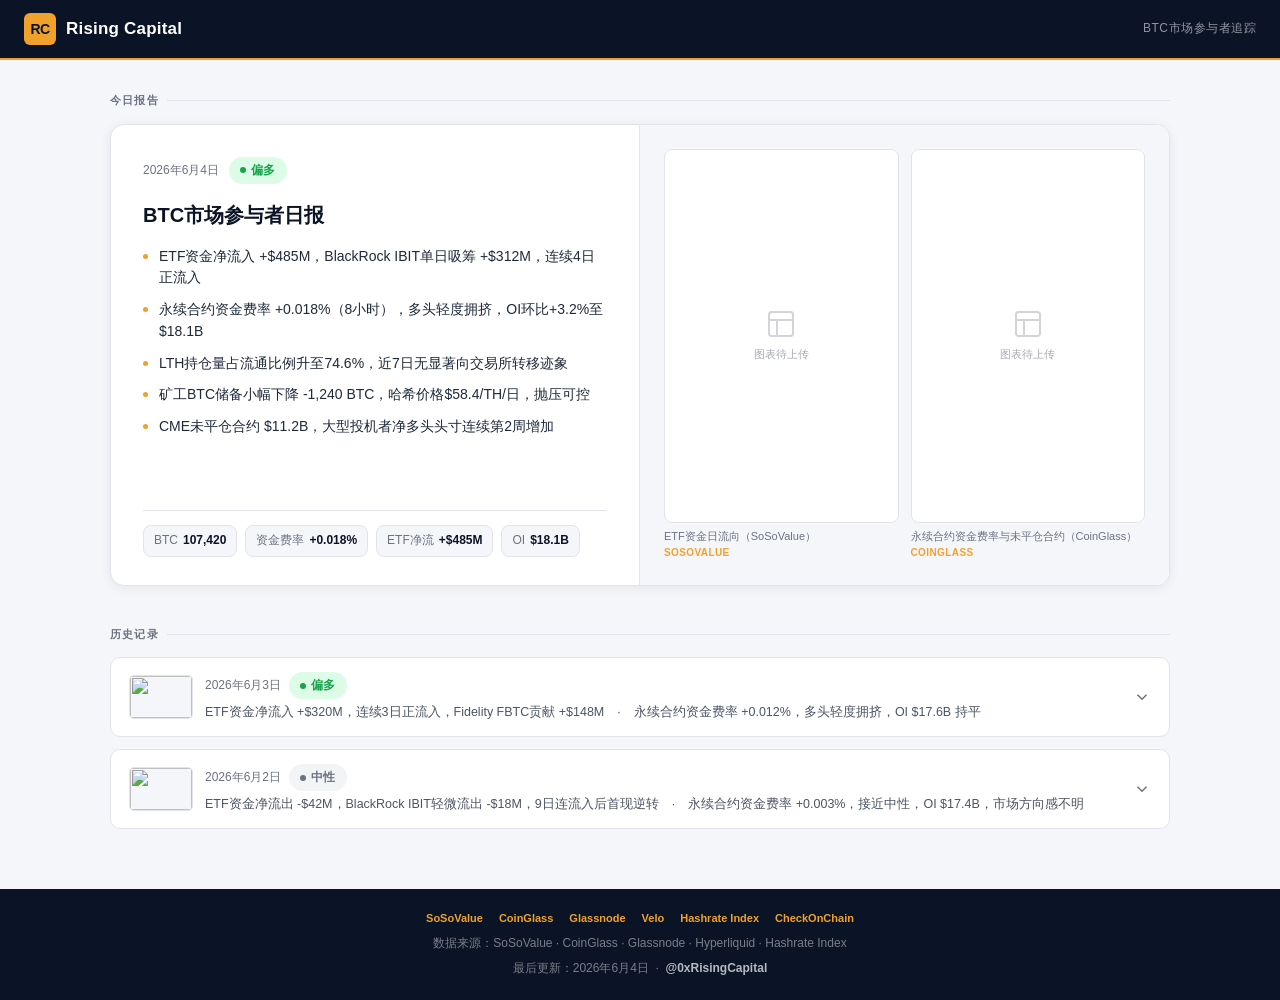
==== index.html @ cbf52ca5 "initial site" ====
<!DOCTYPE html>
<html lang="zh-CN">
<head>
  <meta charset="UTF-8"/>
  <meta name="viewport" content="width=device-width, initial-scale=1.0"/>
  <meta name="description" content="Rising Capital — BTC市场参与者追踪日报"/>
  <meta name="robots" content="index, follow"/>
  <title>Rising Capital · BTC市场参与者日报</title>

  <!-- Open Graph -->
  <meta property="og:title" content="Rising Capital · BTC市场参与者日报"/>
  <meta property="og:description" content="每日追踪ETF买家、矿工、长期持有者、衍生品交易者和CTA基金的行为与仓位"/>
  <meta property="og:type" content="website"/>

  <link rel="stylesheet" href="style.css"/>
</head>
<body>

  <!-- ══ Header ══════════════════════════════════════ -->
  <header class="site-header">
    <a class="header-logo" href="index.html">
      <div class="logo-mark">RC</div>
      <span class="logo-text">Rising Capital</span>
    </a>
    <span class="header-tagline">BTC市场参与者追踪</span>
  </header>

  <!-- ══ Main ════════════════════════════════════════ -->
  <main class="main-container">

    <!-- Latest Post (Hero) -->
    <div class="section-label">今日报告</div>
    <div id="hero-section">
      <div class="loading-spinner"><div class="spinner"></div></div>
    </div>

    <!-- Archive -->
    <div class="section-label" style="margin-top: 40px;">历史记录</div>
    <div class="archive-grid" id="archive-section">
      <!-- archive cards injected by main.js -->
    </div>

  </main>

  <!-- ══ Footer ══════════════════════════════════════ -->
  <footer class="site-footer">
    <div class="footer-sources">
      <a href="https://sosovalue.xyz"     target="_blank" rel="noopener">SoSoValue</a>
      <a href="https://coinglass.com"     target="_blank" rel="noopener">CoinGlass</a>
      <a href="https://glassnode.com"     target="_blank" rel="noopener">Glassnode</a>
      <a href="https://velo.xyz"          target="_blank" rel="noopener">Velo</a>
      <a href="https://hashrateindex.com" target="_blank" rel="noopener">Hashrate Index</a>
      <a href="https://checkonchain.com"  target="_blank" rel="noopener">CheckOnChain</a>
    </div>
    <div>数据来源：SoSoValue · CoinGlass · Glassnode · Hyperliquid · Hashrate Index</div>
    <div style="margin-top:4px;">
      最后更新：<span id="footer-last-updated">—</span>
      &nbsp;·&nbsp;
      <strong>@0xRisingCapital</strong>
    </div>
  </footer>

  <script src="main.js"></script>
</body>
</html>
---- style.css ----
/* =====================================================
   Rising Capital Dashboard — style.css
   HTX brand palette: #F0A12C orange, #0B1426 navy, #FFFFFF white
   ===================================================== */

*, *::before, *::after {
  box-sizing: border-box;
  margin: 0;
  padding: 0;
}

:root {
  --orange:      #F0A12C;
  --orange-dark: #D8891A;
  --navy:        #0B1426;
  --navy-mid:    #162035;
  --white:       #FFFFFF;
  --grey-bg:     #F5F6FA;
  --grey-border: #E2E4EC;
  --grey-text:   #6B7280;
  --green:       #16A34A;
  --red:         #DC2626;
  --neutral:     #6B7280;
  --font:        -apple-system, BlinkMacSystemFont, "Segoe UI", "PingFang SC",
                 "Microsoft YaHei", "Helvetica Neue", Arial, sans-serif;
}

html {
  font-size: 15px;
  scroll-behavior: smooth;
}

body {
  font-family: var(--font);
  background: var(--grey-bg);
  color: var(--navy);
  min-height: 100vh;
  line-height: 1.6;
}

/* ── Header ─────────────────────────────────────────── */

.site-header {
  background: var(--navy);
  padding: 0 24px;
  height: 60px;
  display: flex;
  align-items: center;
  justify-content: space-between;
  position: sticky;
  top: 0;
  z-index: 100;
  border-bottom: 2px solid var(--orange);
}

.header-logo {
  display: flex;
  align-items: center;
  gap: 10px;
  text-decoration: none;
}

.logo-mark {
  width: 32px;
  height: 32px;
  background: var(--orange);
  border-radius: 6px;
  display: flex;
  align-items: center;
  justify-content: center;
  font-weight: 800;
  font-size: 14px;
  color: var(--navy);
  letter-spacing: -0.5px;
}

.logo-text {
  font-size: 17px;
  font-weight: 700;
  color: var(--white);
  letter-spacing: 0.2px;
}

.header-tagline {
  font-size: 12px;
  color: rgba(255,255,255,0.55);
  letter-spacing: 0.5px;
}

/* ── Layout ─────────────────────────────────────────── */

.main-container {
  max-width: 1100px;
  margin: 0 auto;
  padding: 32px 20px 60px;
}

/* ── Section labels ─────────────────────────────────── */

.section-label {
  font-size: 11px;
  font-weight: 700;
  letter-spacing: 1.2px;
  text-transform: uppercase;
  color: var(--grey-text);
  margin-bottom: 14px;
  display: flex;
  align-items: center;
  gap: 8px;
}

.section-label::after {
  content: "";
  flex: 1;
  height: 1px;
  background: var(--grey-border);
}

/* ── Verdict Badge ──────────────────────────────────── */

.verdict-badge {
  display: inline-flex;
  align-items: center;
  gap: 5px;
  padding: 4px 11px;
  border-radius: 20px;
  font-size: 12px;
  font-weight: 700;
  letter-spacing: 0.3px;
}

.verdict-badge::before {
  content: "";
  width: 6px;
  height: 6px;
  border-radius: 50%;
  background: currentColor;
}

.verdict-green  { background: #DCFCE7; color: var(--green); }
.verdict-red    { background: #FEE2E2; color: var(--red); }
.verdict-neutral{ background: #F3F4F6; color: var(--neutral); }

/* ── Hero Card ──────────────────────────────────────── */

.hero-card {
  background: var(--white);
  border-radius: 14px;
  border: 1px solid var(--grey-border);
  overflow: hidden;
  margin-bottom: 36px;
  box-shadow: 0 2px 12px rgba(11,20,38,0.07);
}

.hero-card-inner {
  display: grid;
  grid-template-columns: 1fr 1fr;
  min-height: 460px;
}

.hero-left {
  padding: 32px 32px 28px;
  border-right: 1px solid var(--grey-border);
  display: flex;
  flex-direction: column;
  gap: 18px;
}

.hero-meta {
  display: flex;
  align-items: center;
  gap: 10px;
  flex-wrap: wrap;
}

.hero-date {
  font-size: 12px;
  color: var(--grey-text);
  font-weight: 500;
}

.hero-title {
  font-size: 20px;
  font-weight: 700;
  color: var(--navy);
  line-height: 1.3;
}

.hero-bullets {
  list-style: none;
  display: flex;
  flex-direction: column;
  gap: 10px;
  flex: 1;
}

.hero-bullets li {
  font-size: 14px;
  color: #1e2a3a;
  line-height: 1.55;
  padding-left: 16px;
  position: relative;
}

.hero-bullets li::before {
  content: "";
  position: absolute;
  left: 0;
  top: 8px;
  width: 5px;
  height: 5px;
  border-radius: 50%;
  background: var(--orange);
}

/* ── Indicators Strip ────────────────────────────────── */

.indicators-strip {
  display: flex;
  flex-wrap: wrap;
  gap: 8px;
  padding-top: 14px;
  border-top: 1px solid var(--grey-border);
}

.indicator-pill {
  display: flex;
  align-items: center;
  gap: 5px;
  background: var(--grey-bg);
  border: 1px solid var(--grey-border);
  border-radius: 8px;
  padding: 5px 10px;
  font-size: 12px;
}

.indicator-pill .pill-label {
  color: var(--grey-text);
  font-weight: 500;
  white-space: nowrap;
}

.indicator-pill .pill-value {
  color: var(--navy);
  font-weight: 700;
  font-variant-numeric: tabular-nums;
}

/* ── Hero Right — Charts ─────────────────────────────── */

.hero-right {
  padding: 24px;
  background: var(--grey-bg);
  display: flex;
  flex-direction: column;
  gap: 12px;
}

.charts-grid {
  display: grid;
  gap: 12px;
  height: 100%;
}

.charts-grid.charts-1 {
  grid-template-columns: 1fr;
}

.charts-grid.charts-2,
.charts-grid.charts-many {
  grid-template-columns: 1fr 1fr;
}

.chart-item {
  display: flex;
  flex-direction: column;
  gap: 6px;
}

.chart-img-wrap {
  flex: 1;
  background: var(--white);
  border: 1px solid var(--grey-border);
  border-radius: 8px;
  overflow: hidden;
  min-height: 160px;
  display: flex;
  align-items: center;
  justify-content: center;
}

.chart-img-wrap img {
  width: 100%;
  height: 100%;
  object-fit: cover;
  display: block;
}

.chart-placeholder {
  display: flex;
  flex-direction: column;
  align-items: center;
  justify-content: center;
  gap: 6px;
  width: 100%;
  height: 100%;
  min-height: 160px;
  color: var(--grey-text);
}

.chart-placeholder svg {
  opacity: 0.3;
}

.chart-placeholder span {
  font-size: 11px;
  opacity: 0.6;
}

.chart-caption {
  font-size: 11px;
  color: var(--grey-text);
  line-height: 1.4;
}

.chart-source {
  font-size: 10px;
  color: var(--orange);
  font-weight: 600;
  text-transform: uppercase;
  letter-spacing: 0.4px;
}

/* ── Archive Section ─────────────────────────────────── */

.archive-grid {
  display: flex;
  flex-direction: column;
  gap: 12px;
}

/* ── Archive Card ────────────────────────────────────── */

.archive-card {
  background: var(--white);
  border-radius: 10px;
  border: 1px solid var(--grey-border);
  overflow: hidden;
  cursor: pointer;
  transition: box-shadow 0.18s, border-color 0.18s;
}

.archive-card:hover {
  box-shadow: 0 4px 16px rgba(11,20,38,0.10);
  border-color: var(--orange);
}

.archive-card-header {
  display: flex;
  align-items: center;
  gap: 12px;
  padding: 14px 18px;
}

.archive-thumb {
  width: 64px;
  height: 44px;
  border-radius: 5px;
  background: var(--grey-bg);
  border: 1px solid var(--grey-border);
  overflow: hidden;
  flex-shrink: 0;
  display: flex;
  align-items: center;
  justify-content: center;
}

.archive-thumb img {
  width: 100%;
  height: 100%;
  object-fit: cover;
}

.archive-thumb img[style*="display:none"] + .archive-thumb-placeholder,
.archive-thumb:not(:has(img)) {
  width: 100%;
  height: 100%;
}

.archive-thumb-placeholder {
  width: 100%;
  height: 100%;
  display: flex;
  align-items: center;
  justify-content: center;
  color: var(--grey-text);
  opacity: 0.3;
}

.archive-meta {
  flex: 1;
  min-width: 0;
}

.archive-top {
  display: flex;
  align-items: center;
  gap: 8px;
  margin-bottom: 4px;
  flex-wrap: wrap;
}

.archive-date {
  font-size: 12px;
  color: var(--grey-text);
  font-weight: 500;
}

.archive-bullets-preview {
  font-size: 12.5px;
  color: #4b5563;
  line-height: 1.5;
  white-space: nowrap;
  overflow: hidden;
  text-overflow: ellipsis;
}

.archive-expand-icon {
  color: var(--grey-text);
  transition: transform 0.2s;
  flex-shrink: 0;
}

.archive-card.expanded .archive-expand-icon {
  transform: rotate(180deg);
}

.archive-card-body {
  display: none;
  border-top: 1px solid var(--grey-border);
}

.archive-card.expanded .archive-card-body {
  display: grid;
  grid-template-columns: 1fr 1fr;
}

.archive-body-left {
  padding: 18px 20px;
  border-right: 1px solid var(--grey-border);
}

.archive-body-left ul {
  list-style: none;
  display: flex;
  flex-direction: column;
  gap: 8px;
}

.archive-body-left ul li {
  font-size: 13px;
  color: #1e2a3a;
  line-height: 1.5;
  padding-left: 14px;
  position: relative;
}

.archive-body-left ul li::before {
  content: "";
  position: absolute;
  left: 0;
  top: 7px;
  width: 4px;
  height: 4px;
  border-radius: 50%;
  background: var(--orange);
}

.archive-body-right {
  padding: 16px;
  background: var(--grey-bg);
}

.archive-charts-grid {
  display: grid;
  grid-template-columns: 1fr 1fr;
  gap: 10px;
}

.archive-charts-grid.charts-1 {
  grid-template-columns: 1fr;
}

.archive-chart-item {
  display: flex;
  flex-direction: column;
  gap: 4px;
}

.archive-chart-img {
  width: 100%;
  border-radius: 6px;
  border: 1px solid var(--grey-border);
  background: var(--white);
  min-height: 100px;
  display: flex;
  align-items: center;
  justify-content: center;
  overflow: hidden;
}

.archive-chart-img img {
  width: 100%;
  height: auto;
  display: block;
}

.archive-indicators {
  display: flex;
  flex-wrap: wrap;
  gap: 6px;
  margin-top: 14px;
  padding-top: 12px;
  border-top: 1px solid var(--grey-border);
}

/* ── Empty / Loading States ──────────────────────────── */

.empty-state {
  text-align: center;
  padding: 60px 20px;
  color: var(--grey-text);
}

.empty-state h3 {
  font-size: 16px;
  margin-bottom: 6px;
}

.loading-spinner {
  display: flex;
  align-items: center;
  justify-content: center;
  padding: 60px;
}

.spinner {
  width: 32px;
  height: 32px;
  border: 3px solid var(--grey-border);
  border-top-color: var(--orange);
  border-radius: 50%;
  animation: spin 0.7s linear infinite;
}

@keyframes spin {
  to { transform: rotate(360deg); }
}

/* ── Footer ─────────────────────────────────────────── */

.site-footer {
  background: var(--navy);
  color: rgba(255,255,255,0.45);
  text-align: center;
  padding: 20px 24px;
  font-size: 12px;
  line-height: 1.8;
}

.site-footer strong {
  color: rgba(255,255,255,0.7);
}

.footer-sources {
  display: flex;
  justify-content: center;
  gap: 16px;
  flex-wrap: wrap;
  margin-bottom: 4px;
}

.footer-sources a {
  color: var(--orange);
  text-decoration: none;
  font-weight: 600;
  font-size: 11px;
}

/* ── Admin Page ──────────────────────────────────────── */

.admin-wrapper {
  max-width: 820px;
  margin: 0 auto;
  padding: 32px 20px 80px;
}

.admin-notice {
  background: #FEF3C7;
  border: 1px solid #F59E0B;
  border-radius: 8px;
  padding: 12px 16px;
  font-size: 13px;
  color: #92400E;
  margin-bottom: 28px;
  display: flex;
  align-items: flex-start;
  gap: 8px;
}

.admin-notice svg {
  flex-shrink: 0;
  margin-top: 1px;
}

.admin-card {
  background: var(--white);
  border-radius: 12px;
  border: 1px solid var(--grey-border);
  padding: 28px 28px;
  margin-bottom: 20px;
}

.admin-card h2 {
  font-size: 15px;
  font-weight: 700;
  color: var(--navy);
  margin-bottom: 20px;
  padding-bottom: 10px;
  border-bottom: 1px solid var(--grey-border);
  display: flex;
  align-items: center;
  gap: 8px;
}

.admin-card h2 span {
  display: inline-flex;
  align-items: center;
  justify-content: center;
  width: 22px;
  height: 22px;
  background: var(--orange);
  color: var(--navy);
  border-radius: 50%;
  font-size: 11px;
  font-weight: 800;
}

.form-row {
  display: grid;
  grid-template-columns: 1fr 1fr;
  gap: 16px;
  margin-bottom: 16px;
}

.form-row.full {
  grid-template-columns: 1fr;
}

.form-group {
  display: flex;
  flex-direction: column;
  gap: 5px;
}

.form-group label {
  font-size: 12px;
  font-weight: 600;
  color: var(--navy);
  letter-spacing: 0.2px;
}

.form-group input,
.form-group select,
.form-group textarea {
  border: 1px solid var(--grey-border);
  border-radius: 7px;
  padding: 8px 11px;
  font-size: 13.5px;
  font-family: var(--font);
  color: var(--navy);
  background: var(--white);
  transition: border-color 0.15s;
  outline: none;
}

.form-group input:focus,
.form-group select:focus,
.form-group textarea:focus {
  border-color: var(--orange);
  box-shadow: 0 0 0 3px rgba(240,161,44,0.15);
}

.form-group textarea {
  resize: vertical;
  min-height: 90px;
  line-height: 1.55;
}

/* ── Dynamic list rows ───────────────────────────────── */

.dynamic-list {
  display: flex;
  flex-direction: column;
  gap: 8px;
}

.dynamic-row {
  display: flex;
  align-items: flex-start;
  gap: 8px;
}

.dynamic-row input,
.dynamic-row select {
  flex: 1;
  border: 1px solid var(--grey-border);
  border-radius: 7px;
  padding: 7px 10px;
  font-size: 13.5px;
  font-family: var(--font);
  color: var(--navy);
  outline: none;
  transition: border-color 0.15s;
}

.dynamic-row input:focus,
.dynamic-row select:focus {
  border-color: var(--orange);
  box-shadow: 0 0 0 3px rgba(240,161,44,0.15);
}

.dynamic-row select {
  flex: 0 0 160px;
}

.btn-remove-row {
  flex-shrink: 0;
  background: none;
  border: 1px solid var(--grey-border);
  border-radius: 6px;
  width: 30px;
  height: 30px;
  cursor: pointer;
  color: var(--grey-text);
  display: flex;
  align-items: center;
  justify-content: center;
  transition: background 0.15s, color 0.15s;
  margin-top: 1px;
}

.btn-remove-row:hover {
  background: #FEE2E2;
  border-color: var(--red);
  color: var(--red);
}

.chart-row-group {
  border: 1px solid var(--grey-border);
  border-radius: 8px;
  padding: 12px;
  display: flex;
  flex-direction: column;
  gap: 8px;
  background: var(--grey-bg);
}

.chart-row-sub {
  display: flex;
  gap: 8px;
  align-items: center;
}

.chart-row-sub input {
  flex: 1;
  border: 1px solid var(--grey-border);
  border-radius: 7px;
  padding: 7px 10px;
  font-size: 13px;
  font-family: var(--font);
  outline: none;
  transition: border-color 0.15s;
}

.chart-row-sub input:focus {
  border-color: var(--orange);
  box-shadow: 0 0 0 3px rgba(240,161,44,0.15);
}

.chart-row-sub select {
  flex: 0 0 150px;
  border: 1px solid var(--grey-border);
  border-radius: 7px;
  padding: 7px 10px;
  font-size: 13px;
  font-family: var(--font);
  outline: none;
  transition: border-color 0.15s;
}

.chart-row-sub select:focus {
  border-color: var(--orange);
  box-shadow: 0 0 0 3px rgba(240,161,44,0.15);
}

.btn-add-row {
  background: none;
  border: 1px dashed var(--grey-border);
  border-radius: 7px;
  padding: 7px 14px;
  font-size: 12.5px;
  font-family: var(--font);
  color: var(--grey-text);
  cursor: pointer;
  width: 100%;
  margin-top: 4px;
  transition: border-color 0.15s, color 0.15s;
}

.btn-add-row:hover {
  border-color: var(--orange);
  color: var(--orange);
}

/* ── Indicator inputs ────────────────────────────────── */

.indicators-grid {
  display: grid;
  grid-template-columns: 1fr 1fr;
  gap: 12px;
}

/* ── Action buttons ──────────────────────────────────── */

.admin-actions {
  display: flex;
  gap: 10px;
  flex-wrap: wrap;
  margin-top: 4px;
}

.btn-primary {
  background: var(--orange);
  color: var(--navy);
  border: none;
  border-radius: 8px;
  padding: 10px 20px;
  font-size: 14px;
  font-weight: 700;
  font-family: var(--font);
  cursor: pointer;
  transition: background 0.15s;
  display: flex;
  align-items: center;
  gap: 6px;
}

.btn-primary:hover {
  background: var(--orange-dark);
}

.btn-secondary {
  background: var(--grey-bg);
  color: var(--navy);
  border: 1px solid var(--grey-border);
  border-radius: 8px;
  padding: 10px 18px;
  font-size: 13.5px;
  font-weight: 600;
  font-family: var(--font);
  cursor: pointer;
  transition: background 0.15s, border-color 0.15s;
  display: flex;
  align-items: center;
  gap: 6px;
}

.btn-secondary:hover {
  background: var(--white);
  border-color: var(--orange);
  color: var(--orange);
}

/* ── JSON Output ─────────────────────────────────────── */

.json-output-wrap {
  position: relative;
}

.json-output {
  width: 100%;
  min-height: 220px;
  background: var(--navy);
  color: #a8d8a8;
  border: 1px solid var(--navy-mid);
  border-radius: 8px;
  padding: 14px 16px;
  font-family: "Courier New", "Consolas", monospace;
  font-size: 12.5px;
  line-height: 1.6;
  resize: vertical;
  outline: none;
}

.json-copy-btn {
  position: absolute;
  top: 8px;
  right: 8px;
  background: rgba(255,255,255,0.1);
  border: 1px solid rgba(255,255,255,0.2);
  border-radius: 5px;
  padding: 4px 10px;
  font-size: 11px;
  color: rgba(255,255,255,0.7);
  cursor: pointer;
  font-family: var(--font);
  transition: background 0.15s;
}

.json-copy-btn:hover {
  background: rgba(255,255,255,0.2);
}

/* ── Responsive ──────────────────────────────────────── */

@media (max-width: 768px) {
  .hero-card-inner {
    grid-template-columns: 1fr;
  }

  .hero-left {
    border-right: none;
    border-bottom: 1px solid var(--grey-border);
    padding: 22px 18px 18px;
  }

  .hero-right {
    padding: 16px;
  }

  .charts-grid.charts-2,
  .charts-grid.charts-many {
    grid-template-columns: 1fr;
  }

  .archive-card.expanded .archive-card-body {
    grid-template-columns: 1fr;
  }

  .archive-body-left {
    border-right: none;
    border-bottom: 1px solid var(--grey-border);
  }

  .form-row {
    grid-template-columns: 1fr;
  }

  .indicators-grid {
    grid-template-columns: 1fr;
  }

  .chart-row-sub {
    flex-wrap: wrap;
  }

  .chart-row-sub select {
    flex: 1 1 100%;
  }

  .header-tagline {
    display: none;
  }

  .archive-charts-grid {
    grid-template-columns: 1fr;
  }
}

@media (max-width: 480px) {
  .main-container {
    padding: 20px 12px 40px;
  }

  .admin-card {
    padding: 18px 14px;
  }
}
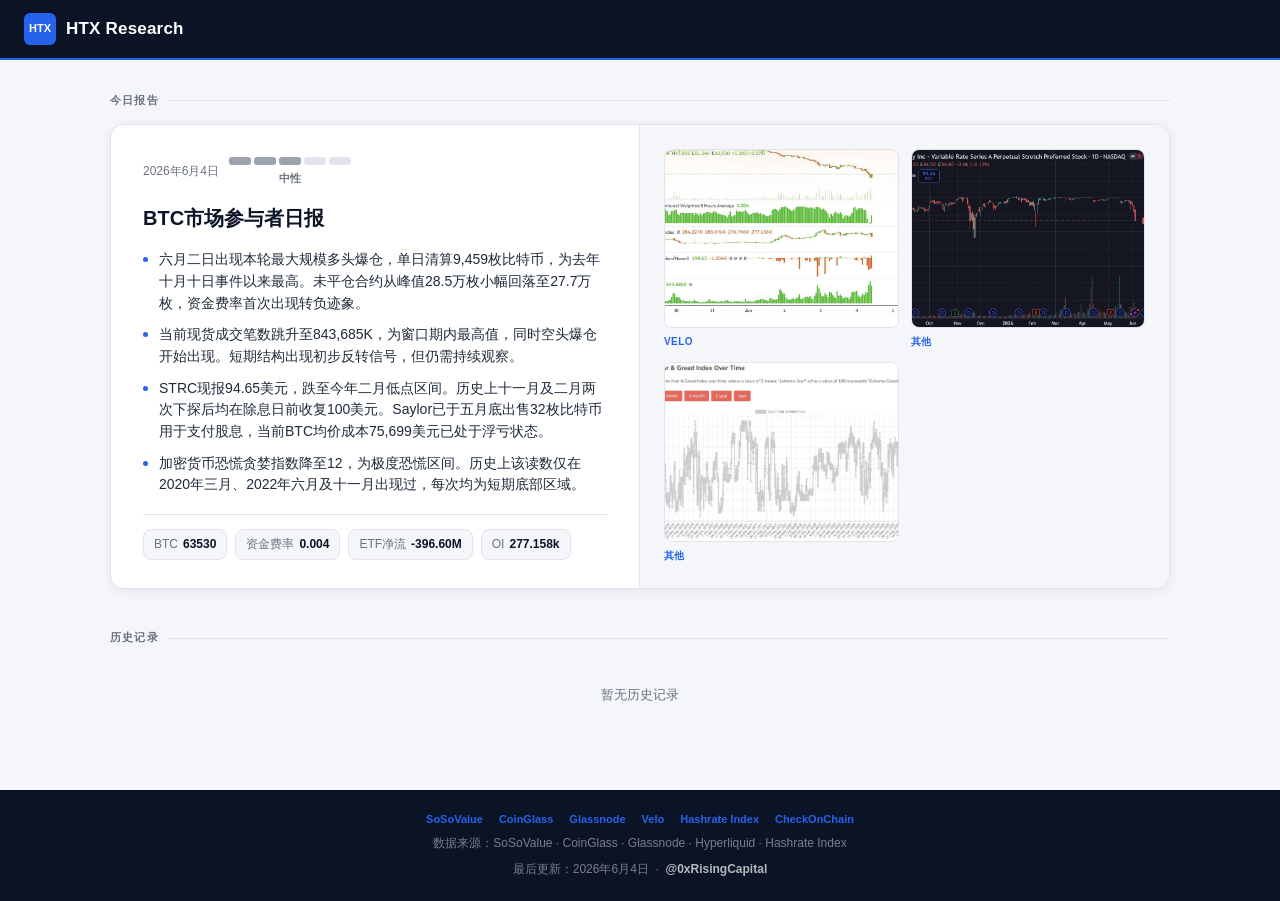
==== commit ea4732af: "htx rebrand + verdict meter" ====
--- a/index.html
+++ b/index.html
@@ -5,7 +5,7 @@
   <meta name="viewport" content="width=device-width, initial-scale=1.0"/>
   <meta name="description" content="Rising Capital — BTC市场参与者追踪日报"/>
   <meta name="robots" content="index, follow"/>
-  <title>Rising Capital · BTC市场参与者日报</title>
+  <title>HTX Research · BTC市场参与者日报</title>
 
   <!-- Open Graph -->
   <meta property="og:title" content="Rising Capital · BTC市场参与者日报"/>
@@ -19,10 +19,9 @@
   <!-- ══ Header ══════════════════════════════════════ -->
   <header class="site-header">
     <a class="header-logo" href="index.html">
-      <div class="logo-mark">RC</div>
-      <span class="logo-text">Rising Capital</span>
+      <div class="logo-mark">HTX</div>
+      <span class="logo-text">HTX Research</span>
     </a>
-    <span class="header-tagline">BTC市场参与者追踪</span>
   </header>
 
   <!-- ══ Main ════════════════════════════════════════ -->
--- a/style.css
+++ b/style.css
@@ -1,6 +1,6 @@
 /* =====================================================
-   Rising Capital Dashboard — style.css
-   HTX brand palette: #F0A12C orange, #0B1426 navy, #FFFFFF white
+   HTX Research Dashboard — style.css
+   HTX palette: #2563EB blue, #0B1426 navy, #FFFFFF white
    ===================================================== */
 
 *, *::before, *::after {
@@ -10,8 +10,9 @@
 }
 
 :root {
-  --orange:      #F0A12C;
-  --orange-dark: #D8891A;
+  --blue:        #2563EB;
+  --blue-dark:   #1D4ED8;
+  --blue-light:  #EFF6FF;
   --navy:        #0B1426;
   --navy-mid:    #162035;
   --white:       #FFFFFF;
@@ -50,7 +51,7 @@
   position: sticky;
   top: 0;
   z-index: 100;
-  border-bottom: 2px solid var(--orange);
+  border-bottom: 2px solid var(--blue);
 }
 
 .header-logo {
@@ -63,15 +64,15 @@
 .logo-mark {
   width: 32px;
   height: 32px;
-  background: var(--orange);
+  background: var(--blue);
   border-radius: 6px;
   display: flex;
   align-items: center;
   justify-content: center;
   font-weight: 800;
-  font-size: 14px;
-  color: var(--navy);
-  letter-spacing: -0.5px;
+  font-size: 11px;
+  color: var(--white);
+  letter-spacing: 0px;
 }
 
 .logo-text {
@@ -116,23 +117,63 @@
   background: var(--grey-border);
 }
 
-/* ── Verdict Badge ──────────────────────────────────── */
-
+/* ── Verdict Meter (5-level) ────────────────────────── */
+
+.verdict-meter {
+  display: inline-flex;
+  flex-direction: column;
+  gap: 5px;
+}
+
+.meter-bar {
+  display: flex;
+  gap: 3px;
+}
+
+.meter-seg {
+  width: 22px;
+  height: 8px;
+  border-radius: 3px;
+  background: var(--grey-border);
+  transition: background 0.2s;
+}
+
+/* Level colours */
+.meter-seg.lvl-1 { background: #DC2626; }   /* 极度看空 deep red    */
+.meter-seg.lvl-2 { background: #F97316; }   /* 偏空     orange-red  */
+.meter-seg.lvl-3 { background: #9CA3AF; }   /* 中性     grey        */
+.meter-seg.lvl-4 { background: #4ADE80; }   /* 偏多     light green */
+.meter-seg.lvl-5 { background: #16A34A; }   /* 极度看多 deep green  */
+
+.meter-label {
+  font-size: 11px;
+  font-weight: 700;
+  letter-spacing: 0.3px;
+  text-align: center;
+}
+
+.meter-label.lvl-1 { color: #DC2626; }
+.meter-label.lvl-2 { color: #F97316; }
+.meter-label.lvl-3 { color: #6B7280; }
+.meter-label.lvl-4 { color: #16A34A; }
+.meter-label.lvl-5 { color: #16A34A; }
+
+/* Legacy badge — kept for archive small cards */
 .verdict-badge {
   display: inline-flex;
   align-items: center;
   gap: 5px;
-  padding: 4px 11px;
+  padding: 3px 9px;
   border-radius: 20px;
-  font-size: 12px;
+  font-size: 11px;
   font-weight: 700;
   letter-spacing: 0.3px;
 }
 
 .verdict-badge::before {
   content: "";
-  width: 6px;
-  height: 6px;
+  width: 5px;
+  height: 5px;
   border-radius: 50%;
   background: currentColor;
 }
@@ -140,6 +181,8 @@
 .verdict-green  { background: #DCFCE7; color: var(--green); }
 .verdict-red    { background: #FEE2E2; color: var(--red); }
 .verdict-neutral{ background: #F3F4F6; color: var(--neutral); }
+.verdict-very-bullish { background: #DCFCE7; color: #16A34A; }
+.verdict-very-bearish { background: #FEE2E2; color: #DC2626; }
 
 /* ── Hero Card ──────────────────────────────────────── */
 
@@ -210,7 +253,7 @@
   width: 5px;
   height: 5px;
   border-radius: 50%;
-  background: var(--orange);
+  background: var(--blue);
 }
 
 /* ── Indicators Strip ────────────────────────────────── */
@@ -325,7 +368,7 @@
 
 .chart-source {
   font-size: 10px;
-  color: var(--orange);
+  color: var(--blue);
   font-weight: 600;
   text-transform: uppercase;
   letter-spacing: 0.4px;
@@ -352,7 +395,7 @@
 
 .archive-card:hover {
   box-shadow: 0 4px 16px rgba(11,20,38,0.10);
-  border-color: var(--orange);
+  border-color: var(--blue);
 }
 
 .archive-card-header {
@@ -473,7 +516,7 @@
   width: 4px;
   height: 4px;
   border-radius: 50%;
-  background: var(--orange);
+  background: var(--blue);
 }
 
 .archive-body-right {
@@ -548,7 +591,7 @@
   width: 32px;
   height: 32px;
   border: 3px solid var(--grey-border);
-  border-top-color: var(--orange);
+  border-top-color: var(--blue);
   border-radius: 50%;
   animation: spin 0.7s linear infinite;
 }
@@ -581,7 +624,7 @@
 }
 
 .footer-sources a {
-  color: var(--orange);
+  color: var(--blue);
   text-decoration: none;
   font-weight: 600;
   font-size: 11px;
@@ -639,7 +682,7 @@
   justify-content: center;
   width: 22px;
   height: 22px;
-  background: var(--orange);
+  background: var(--blue);
   color: var(--navy);
   border-radius: 50%;
   font-size: 11px;
@@ -687,7 +730,7 @@
 .form-group input:focus,
 .form-group select:focus,
 .form-group textarea:focus {
-  border-color: var(--orange);
+  border-color: var(--blue);
   box-shadow: 0 0 0 3px rgba(240,161,44,0.15);
 }
 
@@ -726,7 +769,7 @@
 
 .dynamic-row input:focus,
 .dynamic-row select:focus {
-  border-color: var(--orange);
+  border-color: var(--blue);
   box-shadow: 0 0 0 3px rgba(240,161,44,0.15);
 }
 
@@ -784,7 +827,7 @@
 }
 
 .chart-row-sub input:focus {
-  border-color: var(--orange);
+  border-color: var(--blue);
   box-shadow: 0 0 0 3px rgba(240,161,44,0.15);
 }
 
@@ -800,7 +843,7 @@
 }
 
 .chart-row-sub select:focus {
-  border-color: var(--orange);
+  border-color: var(--blue);
   box-shadow: 0 0 0 3px rgba(240,161,44,0.15);
 }
 
@@ -819,8 +862,8 @@
 }
 
 .btn-add-row:hover {
-  border-color: var(--orange);
-  color: var(--orange);
+  border-color: var(--blue);
+  color: var(--blue);
 }
 
 /* ── Indicator inputs ────────────────────────────────── */
@@ -841,7 +884,7 @@
 }
 
 .btn-primary {
-  background: var(--orange);
+  background: var(--blue);
   color: var(--navy);
   border: none;
   border-radius: 8px;
@@ -857,7 +900,7 @@
 }
 
 .btn-primary:hover {
-  background: var(--orange-dark);
+  background: var(--blue-dark);
 }
 
 .btn-secondary {
@@ -878,8 +921,8 @@
 
 .btn-secondary:hover {
   background: var(--white);
-  border-color: var(--orange);
-  color: var(--orange);
+  border-color: var(--blue);
+  color: var(--blue);
 }
 
 /* ── JSON Output ─────────────────────────────────────── */
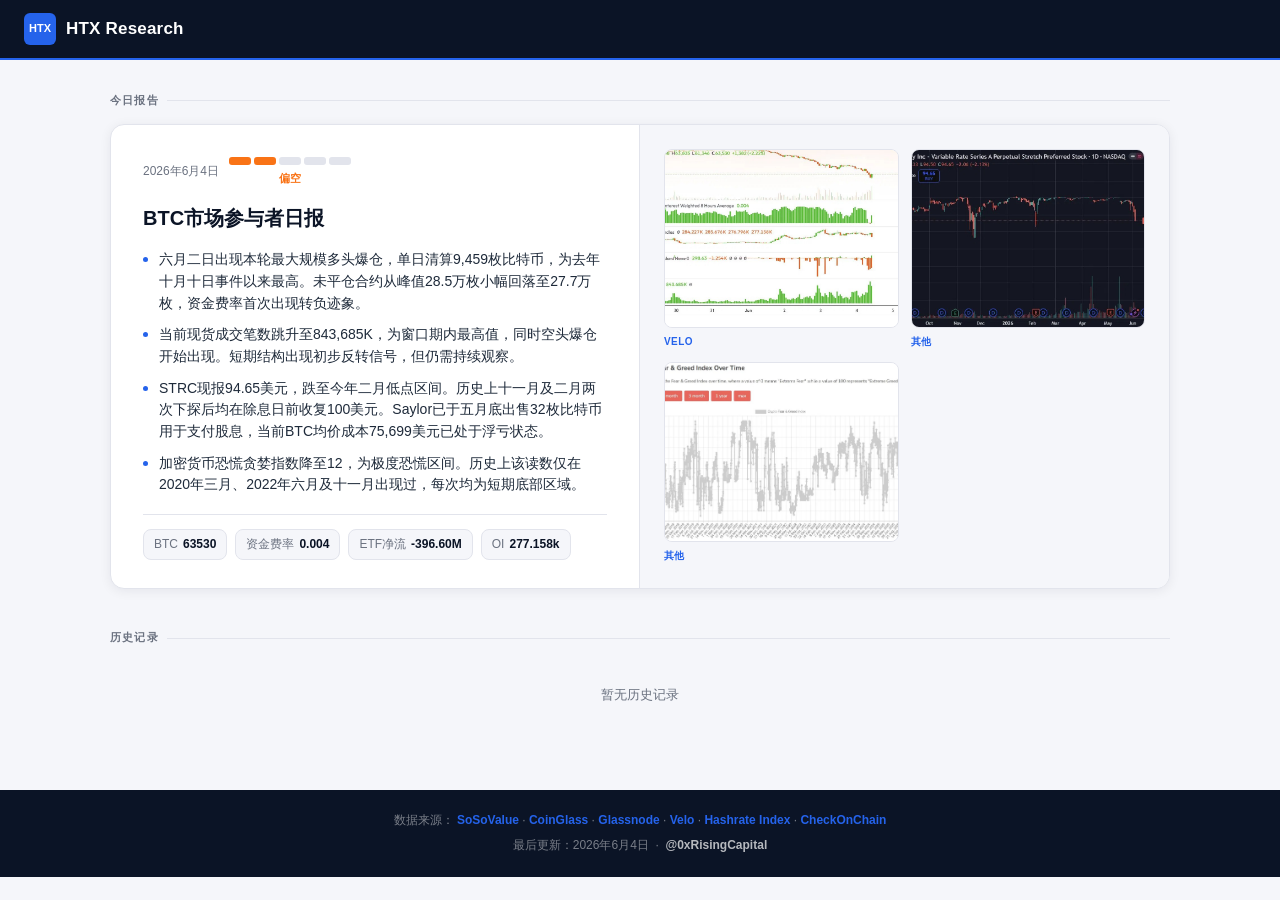
==== commit 6701bf60: "htx rebrand, blue scheme, verdict meter, footer fix" ====
--- a/index.html
+++ b/index.html
@@ -43,15 +43,15 @@
 
   <!-- ══ Footer ══════════════════════════════════════ -->
   <footer class="site-footer">
-    <div class="footer-sources">
-      <a href="https://sosovalue.xyz"     target="_blank" rel="noopener">SoSoValue</a>
-      <a href="https://coinglass.com"     target="_blank" rel="noopener">CoinGlass</a>
-      <a href="https://glassnode.com"     target="_blank" rel="noopener">Glassnode</a>
-      <a href="https://velo.xyz"          target="_blank" rel="noopener">Velo</a>
-      <a href="https://hashrateindex.com" target="_blank" rel="noopener">Hashrate Index</a>
+    <div>
+      数据来源：
+      <a href="https://sosovalue.xyz"     target="_blank" rel="noopener">SoSoValue</a> ·
+      <a href="https://coinglass.com"     target="_blank" rel="noopener">CoinGlass</a> ·
+      <a href="https://glassnode.com"     target="_blank" rel="noopener">Glassnode</a> ·
+      <a href="https://velo.xyz"          target="_blank" rel="noopener">Velo</a> ·
+      <a href="https://hashrateindex.com" target="_blank" rel="noopener">Hashrate Index</a> ·
       <a href="https://checkonchain.com"  target="_blank" rel="noopener">CheckOnChain</a>
     </div>
-    <div>数据来源：SoSoValue · CoinGlass · Glassnode · Hyperliquid · Hashrate Index</div>
     <div style="margin-top:4px;">
       最后更新：<span id="footer-last-updated">—</span>
       &nbsp;·&nbsp;
--- a/style.css
+++ b/style.css
@@ -615,19 +615,10 @@
   color: rgba(255,255,255,0.7);
 }
 
-.footer-sources {
-  display: flex;
-  justify-content: center;
-  gap: 16px;
-  flex-wrap: wrap;
-  margin-bottom: 4px;
-}
-
-.footer-sources a {
+.site-footer a {
   color: var(--blue);
   text-decoration: none;
   font-weight: 600;
-  font-size: 11px;
 }
 
 /* ── Admin Page ──────────────────────────────────────── */
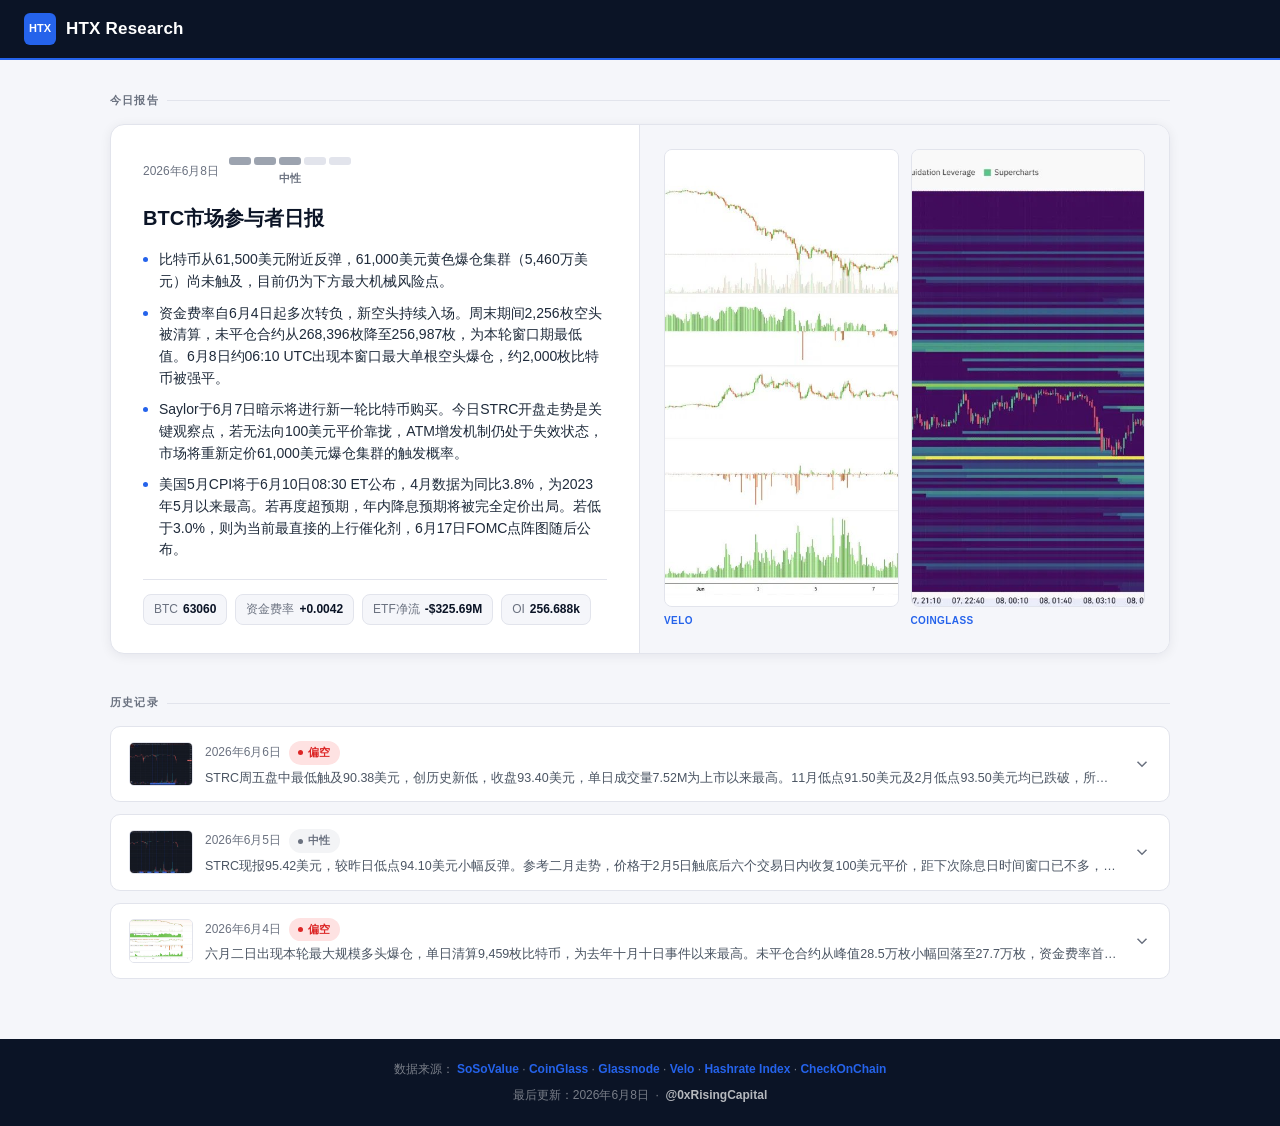
==== commit f42cb4aa: "add image lightbox" ====
--- a/index.html
+++ b/index.html
@@ -59,6 +59,27 @@
     </div>
   </footer>
 
+  <!-- Lightbox overlay -->
+  <div class="lightbox-overlay" id="lightbox" onclick="closeLightbox()">
+    <button class="lightbox-close" onclick="closeLightbox()">✕</button>
+    <img class="lightbox-img" id="lightbox-img" src="" alt="" onclick="event.stopPropagation()"/>
+  </div>
+
   <script src="main.js"></script>
+  <script>
+    function openLightbox(src) {
+      document.getElementById('lightbox-img').src = src;
+      document.getElementById('lightbox').classList.add('active');
+      document.body.style.overflow = 'hidden';
+    }
+    function closeLightbox() {
+      document.getElementById('lightbox').classList.remove('active');
+      document.getElementById('lightbox-img').src = '';
+      document.body.style.overflow = '';
+    }
+    document.addEventListener('keydown', e => {
+      if (e.key === 'Escape') closeLightbox();
+    });
+  </script>
 </body>
 </html>
--- a/style.css
+++ b/style.css
@@ -567,6 +567,59 @@
   border-top: 1px solid var(--grey-border);
 }
 
+/* ── Lightbox ────────────────────────────────────────── */
+
+.chart-img-wrap img,
+.archive-chart-img img {
+  cursor: zoom-in;
+}
+
+.lightbox-overlay {
+  display: none;
+  position: fixed;
+  inset: 0;
+  background: rgba(0,0,0,0.88);
+  z-index: 1000;
+  align-items: center;
+  justify-content: center;
+  padding: 24px;
+}
+
+.lightbox-overlay.active {
+  display: flex;
+}
+
+.lightbox-img {
+  max-width: 100%;
+  max-height: 90vh;
+  border-radius: 8px;
+  box-shadow: 0 8px 40px rgba(0,0,0,0.6);
+  object-fit: contain;
+}
+
+.lightbox-close {
+  position: fixed;
+  top: 16px;
+  right: 20px;
+  background: rgba(255,255,255,0.15);
+  border: none;
+  color: #fff;
+  font-size: 28px;
+  line-height: 1;
+  width: 40px;
+  height: 40px;
+  border-radius: 50%;
+  cursor: pointer;
+  display: flex;
+  align-items: center;
+  justify-content: center;
+  transition: background 0.15s;
+}
+
+.lightbox-close:hover {
+  background: rgba(255,255,255,0.3);
+}
+
 /* ── Empty / Loading States ──────────────────────────── */
 
 .empty-state {
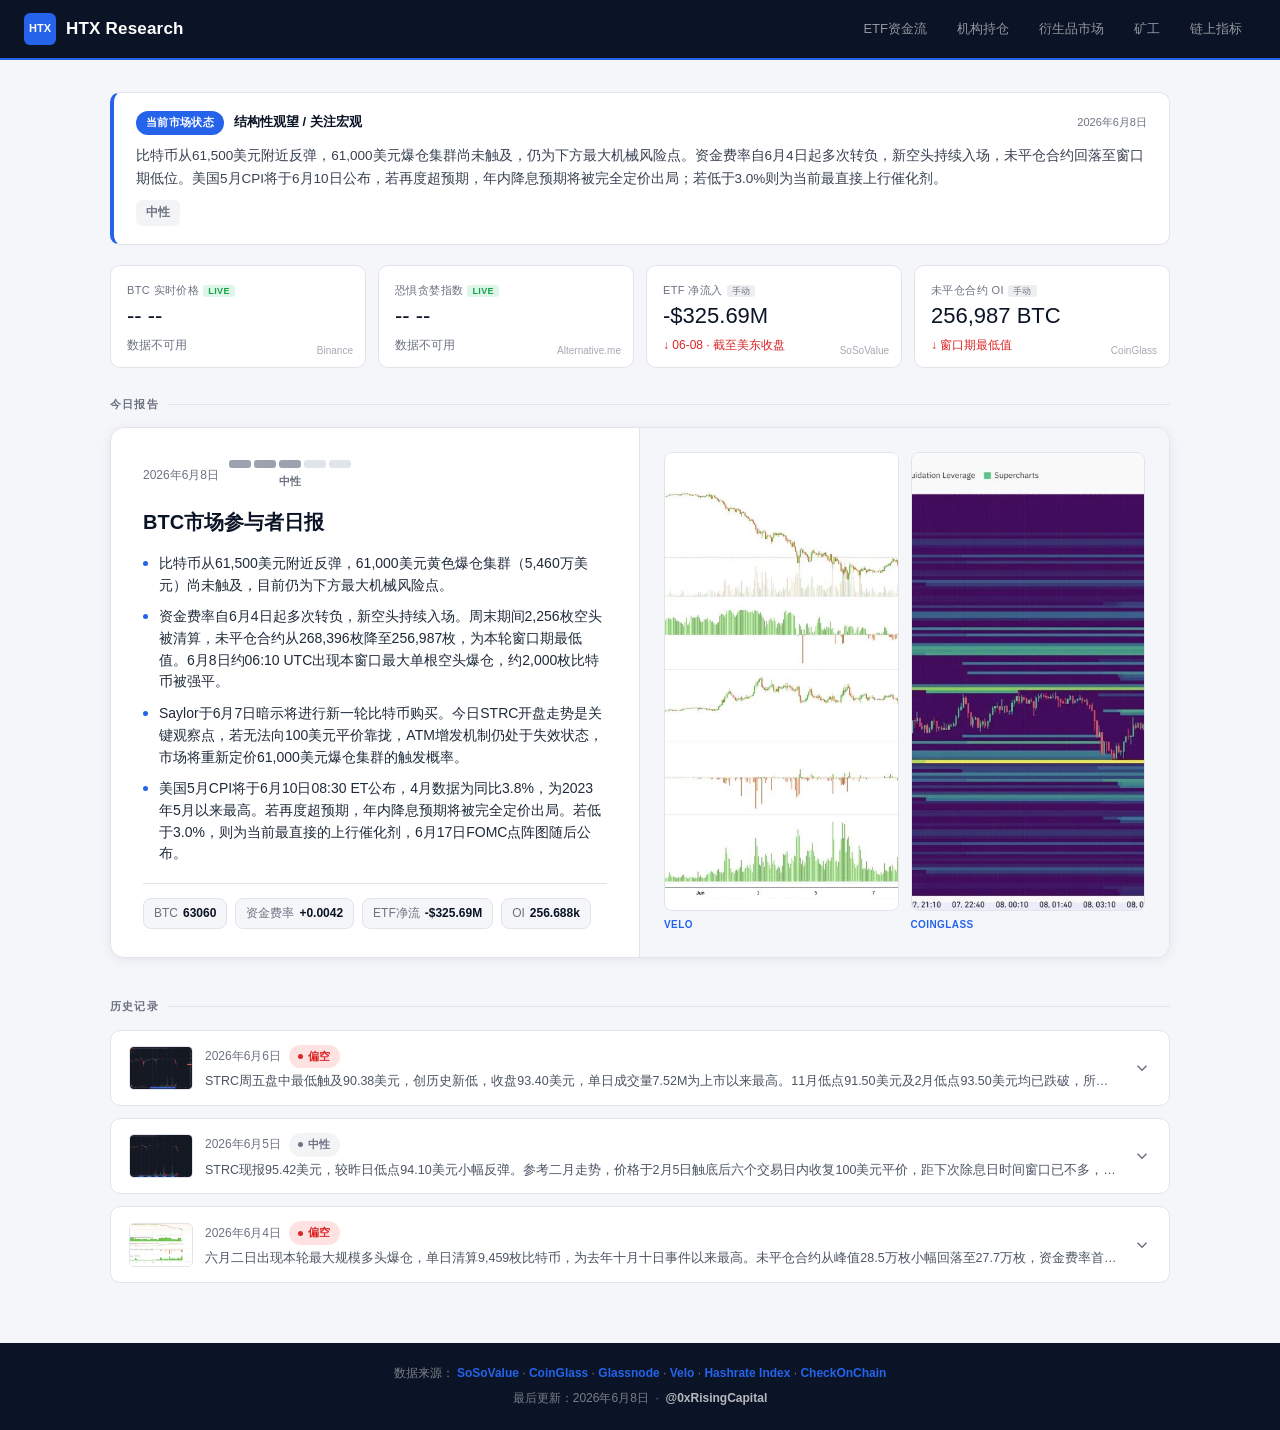
==== commit 3016fd51: "nav into header" ====
--- a/index.html
+++ b/index.html
@@ -3,43 +3,161 @@
 <head>
   <meta charset="UTF-8"/>
   <meta name="viewport" content="width=device-width, initial-scale=1.0"/>
-  <meta name="description" content="Rising Capital — BTC市场参与者追踪日报"/>
+  <meta name="description" content="HTX Research — BTC市场参与者追踪日报"/>
   <meta name="robots" content="index, follow"/>
   <title>HTX Research · BTC市场参与者日报</title>
-
-  <!-- Open Graph -->
-  <meta property="og:title" content="Rising Capital · BTC市场参与者日报"/>
+  <meta property="og:title" content="HTX Research · BTC市场参与者日报"/>
   <meta property="og:description" content="每日追踪ETF买家、矿工、长期持有者、衍生品交易者和CTA基金的行为与仓位"/>
   <meta property="og:type" content="website"/>
-
   <link rel="stylesheet" href="style.css"/>
 </head>
 <body>
 
-  <!-- ══ Header ══════════════════════════════════════ -->
+  <!-- ══ Header + Nav ════════════════════════════════ -->
   <header class="site-header">
-    <a class="header-logo" href="index.html">
+    <a class="header-logo" href="#" id="logo-home">
       <div class="logo-mark">HTX</div>
       <span class="logo-text">HTX Research</span>
     </a>
+    <nav class="header-nav">
+      <button class="header-tab-btn" data-page="etf">ETF资金流</button>
+      <button class="header-tab-btn" data-page="institutions">机构持仓</button>
+      <button class="header-tab-btn" data-page="derivatives">衍生品市场</button>
+      <button class="header-tab-btn" data-page="miners">矿工</button>
+      <button class="header-tab-btn" data-page="onchain">链上指标</button>
+    </nav>
   </header>
 
-  <!-- ══ Main ════════════════════════════════════════ -->
-  <main class="main-container">
-
-    <!-- Latest Post (Hero) -->
-    <div class="section-label">今日报告</div>
-    <div id="hero-section">
-      <div class="loading-spinner"><div class="spinner"></div></div>
-    </div>
-
-    <!-- Archive -->
-    <div class="section-label" style="margin-top: 40px;">历史记录</div>
-    <div class="archive-grid" id="archive-section">
-      <!-- archive cards injected by main.js -->
-    </div>
-
-  </main>
+  <!-- ══ Page: 摘要 ════════════════════════════════════ -->
+  <div class="page-panel" data-page="summary">
+    <main class="main-container">
+
+      <!-- A. Market State Banner -->
+      <div class="market-banner" id="market-banner">
+        <div class="banner-brief" style="color:var(--grey-text)">加载市场简报…</div>
+      </div>
+
+      <!-- B. Key Metrics Grid -->
+      <div class="metrics-grid" id="metrics-grid">
+        <!-- injected by main.js -->
+      </div>
+
+      <!-- C. Daily Reports Feed -->
+      <div class="section-label">今日报告</div>
+      <div id="hero-section">
+        <div class="loading-spinner"><div class="spinner"></div></div>
+      </div>
+
+      <div class="section-label" style="margin-top:40px;">历史记录</div>
+      <div class="archive-grid" id="archive-section"></div>
+
+    </main>
+  </div>
+
+  <!-- ══ Page: ETF资金流 ══════════════════════════════ -->
+  <div class="page-panel" data-page="etf">
+    <div class="placeholder-page">
+      <div class="ph-icon">
+        <svg width="24" height="24" viewBox="0 0 24 24" fill="none" stroke="currentColor" stroke-width="1.5">
+          <path d="M12 2v20M17 5H9.5a3.5 3.5 0 000 7h5a3.5 3.5 0 010 7H6"/>
+        </svg>
+      </div>
+      <h3>ETF 资金流向</h3>
+      <p class="ph-version">页面建设中 · Version 3 将展示</p>
+      <ul class="ph-list">
+        <li>每日ETF净流入 / 流出</li>
+        <li>各基金明细（IBIT / FBTC / GBTC 等）</li>
+        <li>累计流入趋势图</li>
+        <li>机构持有量排名</li>
+      </ul>
+      <p class="ph-source">数据来源：SoSoValue / Farside</p>
+    </div>
+  </div>
+
+  <!-- ══ Page: 机构持仓 ════════════════════════════════ -->
+  <div class="page-panel" data-page="institutions">
+    <div class="placeholder-page">
+      <div class="ph-icon">
+        <svg width="24" height="24" viewBox="0 0 24 24" fill="none" stroke="currentColor" stroke-width="1.5">
+          <rect x="2" y="7" width="20" height="14" rx="2"/>
+          <path d="M16 7V5a2 2 0 00-2-2h-4a2 2 0 00-2 2v2"/>
+        </svg>
+      </div>
+      <h3>机构持仓追踪</h3>
+      <p class="ph-version">页面建设中 · Version 3 将展示</p>
+      <ul class="ph-list">
+        <li>MicroStrategy / Strategy 持仓追踪</li>
+        <li>上市公司 BTC 储备总量</li>
+        <li>ETF 总持仓量变化</li>
+        <li>主权基金 / 养老基金动向</li>
+      </ul>
+      <p class="ph-source">数据来源：BitcoinTreasuries / 公开披露</p>
+    </div>
+  </div>
+
+  <!-- ══ Page: 衍生品市场 ════════════════════════════════ -->
+  <div class="page-panel" data-page="derivatives">
+    <div class="placeholder-page">
+      <div class="ph-icon">
+        <svg width="24" height="24" viewBox="0 0 24 24" fill="none" stroke="currentColor" stroke-width="1.5">
+          <polyline points="22 7 13.5 15.5 8.5 10.5 2 17"/>
+          <polyline points="16 7 22 7 22 13"/>
+        </svg>
+      </div>
+      <h3>衍生品市场</h3>
+      <p class="ph-version">页面建设中 · Version 3 将展示</p>
+      <ul class="ph-list">
+        <li>永续合约资金费率（8h OI加权）</li>
+        <li>未平仓合约 OI 趋势</li>
+        <li>爆仓数据 · 多空比</li>
+        <li>期权 25日偏斜度 · 隐含波动率</li>
+      </ul>
+      <p class="ph-source">数据来源：CoinGlass / Hyperliquid / Velo</p>
+    </div>
+  </div>
+
+  <!-- ══ Page: 矿工 ════════════════════════════════════ -->
+  <div class="page-panel" data-page="miners">
+    <div class="placeholder-page">
+      <div class="ph-icon">
+        <svg width="24" height="24" viewBox="0 0 24 24" fill="none" stroke="currentColor" stroke-width="1.5">
+          <path d="M13 2L3 14h9l-1 8 10-12h-9l1-8z"/>
+        </svg>
+      </div>
+      <h3>矿工数据</h3>
+      <p class="ph-version">页面建设中 · Version 3 将展示</p>
+      <ul class="ph-list">
+        <li>矿工净转出量 · 储备余额</li>
+        <li>哈希价格 · 算力趋势</li>
+        <li>关机价范围 · 盈利矿机比例</li>
+        <li>难度调整预期</li>
+      </ul>
+      <p class="ph-source">数据来源：Glassnode / Hashrate Index</p>
+    </div>
+  </div>
+
+  <!-- ══ Page: 链上指标 ═══════════════════════════════ -->
+  <div class="page-panel" data-page="onchain">
+    <div class="placeholder-page">
+      <div class="ph-icon">
+        <svg width="24" height="24" viewBox="0 0 24 24" fill="none" stroke="currentColor" stroke-width="1.5">
+          <circle cx="18" cy="5" r="3"/>
+          <circle cx="6" cy="12" r="3"/>
+          <circle cx="18" cy="19" r="3"/>
+          <path d="M8.59 13.51l6.83 3.98M15.41 6.51l-6.82 3.98"/>
+        </svg>
+      </div>
+      <h3>链上指标</h3>
+      <p class="ph-version">页面建设中 · Version 3 将展示</p>
+      <ul class="ph-list">
+        <li>LTH / STH 未实现盈亏比例</li>
+        <li>MVRV-Z Score · SOPR</li>
+        <li>交易所 BTC 净流量</li>
+        <li>RHODL Ratio · 休眠流动性</li>
+      </ul>
+      <p class="ph-source">数据来源：Glassnode / CheckOnChain</p>
+    </div>
+  </div>
 
   <!-- ══ Footer ══════════════════════════════════════ -->
   <footer class="site-footer">
@@ -68,17 +186,17 @@
   <script src="main.js"></script>
   <script>
     function openLightbox(src) {
-      document.getElementById('lightbox-img').src = src;
-      document.getElementById('lightbox').classList.add('active');
-      document.body.style.overflow = 'hidden';
+      document.getElementById("lightbox-img").src = src;
+      document.getElementById("lightbox").classList.add("active");
+      document.body.style.overflow = "hidden";
     }
     function closeLightbox() {
-      document.getElementById('lightbox').classList.remove('active');
-      document.getElementById('lightbox-img').src = '';
-      document.body.style.overflow = '';
+      document.getElementById("lightbox").classList.remove("active");
+      document.getElementById("lightbox-img").src = "";
+      document.body.style.overflow = "";
     }
-    document.addEventListener('keydown', e => {
-      if (e.key === 'Escape') closeLightbox();
+    document.addEventListener("keydown", e => {
+      if (e.key === "Escape") closeLightbox();
     });
   </script>
 </body>
--- a/style.css
+++ b/style.css
@@ -1009,6 +1009,330 @@
   background: rgba(255,255,255,0.2);
 }
 
+/* ══════════════════════════════════════════════════════
+   V2 ADDITIONS
+   ══════════════════════════════════════════════════════ */
+
+/* ── Ticker Bar ──────────────────────────────────────── */
+
+.ticker-bar {
+  background: #060e1e;
+  height: 36px;
+  display: flex;
+  align-items: center;
+  padding: 0 20px;
+  gap: 0;
+  font-size: 12px;
+  font-family: var(--font);
+  overflow: hidden;
+  white-space: nowrap;
+  border-bottom: 1px solid rgba(255,255,255,0.06);
+}
+
+.ticker-live {
+  display: flex;
+  align-items: center;
+  gap: 6px;
+  color: rgba(255,255,255,0.5);
+  font-size: 11px;
+  font-weight: 600;
+  letter-spacing: 0.8px;
+  text-transform: uppercase;
+  padding-right: 16px;
+}
+
+.live-dot {
+  width: 6px;
+  height: 6px;
+  border-radius: 50%;
+  background: #22c55e;
+  animation: pulse-dot 2s ease-in-out infinite;
+}
+
+@keyframes pulse-dot {
+  0%, 100% { opacity: 1; transform: scale(1); }
+  50%       { opacity: 0.4; transform: scale(0.8); }
+}
+
+.ticker-divider {
+  width: 1px;
+  height: 16px;
+  background: rgba(255,255,255,0.12);
+  margin: 0 16px;
+  flex-shrink: 0;
+}
+
+.ticker-item {
+  display: flex;
+  align-items: center;
+  gap: 6px;
+  color: rgba(255,255,255,0.75);
+}
+
+.ticker-item .t-label {
+  color: rgba(255,255,255,0.4);
+  font-size: 11px;
+}
+
+.ticker-item .t-value {
+  font-weight: 600;
+  font-variant-numeric: tabular-nums;
+}
+
+.ticker-item .t-change {
+  font-size: 11px;
+  font-weight: 600;
+}
+
+.t-up   { color: #4ade80; }
+.t-down { color: #f87171; }
+.t-neut { color: #9ca3af; }
+
+/* F&G colour classes */
+.fng-extreme-fear { color: #f87171; }
+.fng-fear         { color: #fb923c; }
+.fng-greed        { color: #fbbf24; }
+.fng-extreme-greed{ color: #4ade80; }
+
+.ticker-manual-tag {
+  font-size: 10px;
+  background: rgba(255,255,255,0.08);
+  color: rgba(255,255,255,0.35);
+  border-radius: 3px;
+  padding: 1px 5px;
+  margin-left: 4px;
+  letter-spacing: 0.3px;
+}
+
+/* ── Header Nav ──────────────────────────────────────── */
+
+.header-nav {
+  display: flex;
+  align-items: center;
+  gap: 2px;
+  margin-left: 32px;
+}
+
+.header-tab-btn {
+  padding: 6px 14px;
+  font-size: 13px;
+  font-weight: 400;
+  font-family: var(--font);
+  color: rgba(255,255,255,0.55);
+  background: none;
+  border: none;
+  border-radius: 6px;
+  cursor: pointer;
+  white-space: nowrap;
+  transition: color 0.15s, background 0.15s;
+}
+
+.header-tab-btn:hover {
+  color: var(--white);
+  background: rgba(255,255,255,0.08);
+}
+
+.header-tab-btn.active {
+  color: var(--white);
+  background: rgba(255,255,255,0.12);
+  font-weight: 500;
+}
+
+/* ── Page Panels ─────────────────────────────────────── */
+
+.page-panel {
+  display: none;
+}
+
+.page-panel.active {
+  display: block;
+}
+
+/* ── Market State Banner ─────────────────────────────── */
+
+.market-banner {
+  background: var(--white);
+  border-radius: 10px;
+  border: 1px solid var(--grey-border);
+  border-left: 4px solid var(--blue);
+  padding: 18px 22px;
+  margin-bottom: 20px;
+  display: flex;
+  flex-direction: column;
+  gap: 10px;
+}
+
+.banner-top {
+  display: flex;
+  align-items: center;
+  gap: 10px;
+  flex-wrap: wrap;
+}
+
+.banner-state-pill {
+  background: var(--blue);
+  color: var(--white);
+  font-size: 11px;
+  font-weight: 700;
+  padding: 3px 10px;
+  border-radius: 20px;
+  letter-spacing: 0.3px;
+  white-space: nowrap;
+}
+
+.banner-label {
+  font-size: 13px;
+  font-weight: 600;
+  color: var(--navy);
+}
+
+.banner-date {
+  font-size: 11px;
+  color: var(--grey-text);
+  margin-left: auto;
+}
+
+.banner-brief {
+  font-size: 13.5px;
+  color: #374151;
+  line-height: 1.7;
+}
+
+.banner-stance {
+  display: inline-flex;
+  align-items: center;
+  gap: 6px;
+  font-size: 12px;
+  font-weight: 600;
+  padding: 3px 10px;
+  border-radius: 6px;
+  align-self: flex-start;
+}
+
+.stance-bull    { background: #DCFCE7; color: var(--green); }
+.stance-bear    { background: #FEE2E2; color: var(--red);   }
+.stance-neutral { background: #F3F4F6; color: var(--grey-text); }
+
+/* ── Key Metrics Grid ────────────────────────────────── */
+
+.metrics-grid {
+  display: grid;
+  grid-template-columns: repeat(4, 1fr);
+  gap: 12px;
+  margin-bottom: 28px;
+}
+
+.metric-card {
+  background: var(--white);
+  border-radius: 10px;
+  border: 1px solid var(--grey-border);
+  padding: 16px 16px 12px;
+  display: flex;
+  flex-direction: column;
+  gap: 4px;
+  position: relative;
+}
+
+.metric-label {
+  font-size: 11px;
+  color: var(--grey-text);
+  font-weight: 500;
+  text-transform: uppercase;
+  letter-spacing: 0.4px;
+}
+
+.metric-value {
+  font-size: 22px;
+  font-weight: 500;
+  color: var(--navy);
+  line-height: 1.2;
+  font-variant-numeric: tabular-nums;
+}
+
+.metric-delta {
+  font-size: 12px;
+  font-weight: 500;
+  margin-top: 2px;
+}
+
+.delta-up   { color: var(--green); }
+.delta-down { color: var(--red);   }
+.delta-neut { color: var(--grey-text); }
+
+.metric-source {
+  font-size: 10px;
+  color: var(--grey-text);
+  opacity: 0.6;
+  position: absolute;
+  bottom: 8px;
+  right: 12px;
+}
+
+/* ── Placeholder pages ───────────────────────────────── */
+
+.placeholder-page {
+  max-width: 560px;
+  margin: 60px auto;
+  text-align: center;
+  padding: 0 20px;
+}
+
+.placeholder-page .ph-icon {
+  width: 48px;
+  height: 48px;
+  margin: 0 auto 16px;
+  background: var(--grey-bg);
+  border-radius: 12px;
+  display: flex;
+  align-items: center;
+  justify-content: center;
+  color: var(--grey-text);
+}
+
+.placeholder-page h3 {
+  font-size: 16px;
+  font-weight: 600;
+  color: var(--navy);
+  margin-bottom: 6px;
+}
+
+.placeholder-page .ph-version {
+  font-size: 12px;
+  color: var(--grey-text);
+  margin-bottom: 20px;
+}
+
+.placeholder-page .ph-list {
+  background: var(--white);
+  border: 1px solid var(--grey-border);
+  border-radius: 10px;
+  padding: 16px 20px;
+  text-align: left;
+  font-size: 13px;
+  color: #4B5563;
+  line-height: 2;
+}
+
+.placeholder-page .ph-list li {
+  list-style: none;
+  padding-left: 14px;
+  position: relative;
+}
+
+.placeholder-page .ph-list li::before {
+  content: "·";
+  position: absolute;
+  left: 0;
+  color: var(--blue);
+  font-weight: 700;
+}
+
+.placeholder-page .ph-source {
+  font-size: 11px;
+  color: var(--grey-text);
+  margin-top: 12px;
+}
+
 /* ── Responsive ──────────────────────────────────────── */
 
 @media (max-width: 768px) {
@@ -1063,6 +1387,26 @@
   .archive-charts-grid {
     grid-template-columns: 1fr;
   }
+
+  .metrics-grid {
+    grid-template-columns: 1fr 1fr;
+  }
+
+  .ticker-bar {
+    padding: 0 12px;
+    gap: 0;
+  }
+
+  .tab-btn {
+    padding: 10px 12px 8px;
+    font-size: 12.5px;
+  }
+}
+
+@media (max-width: 520px) {
+  .metrics-grid {
+    grid-template-columns: 1fr;
+  }
 }
 
 @media (max-width: 480px) {
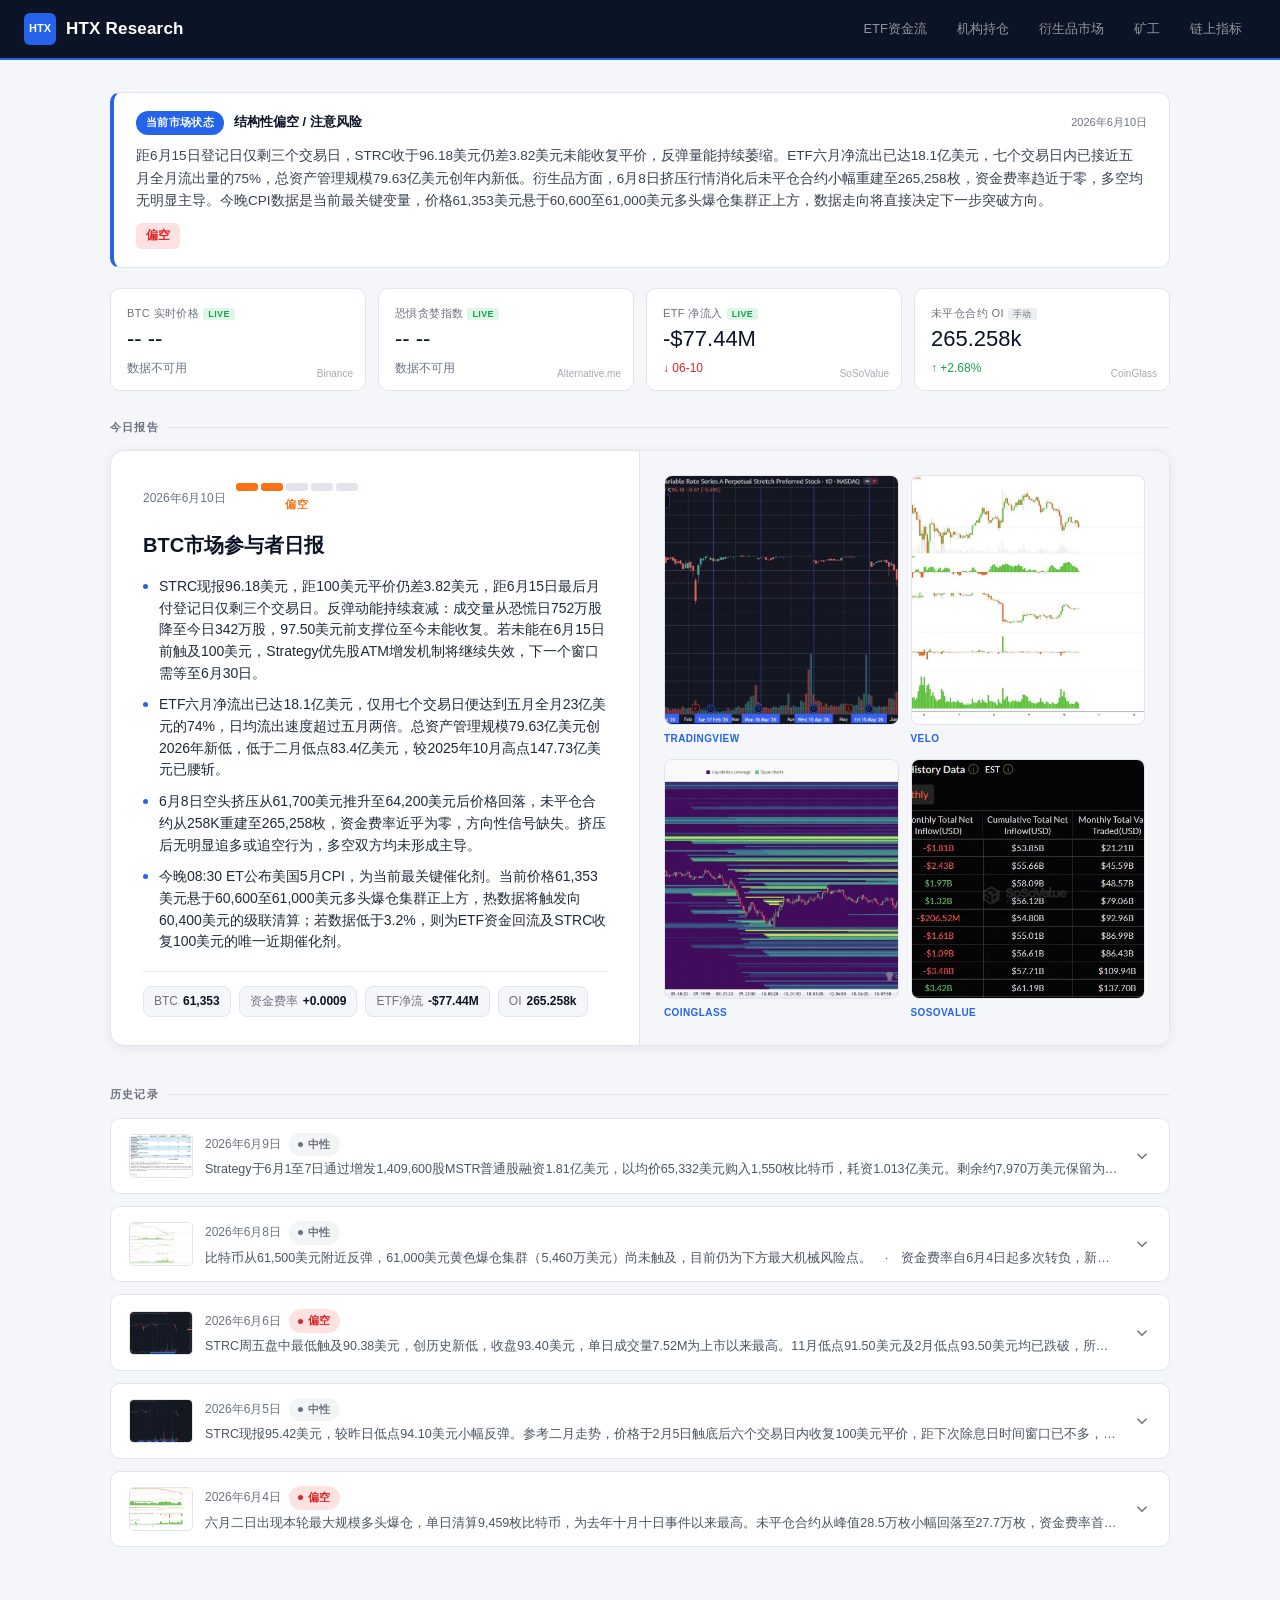
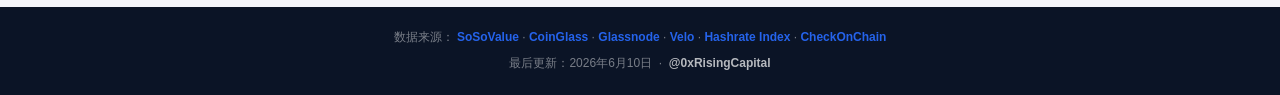
==== commit 13d01829: "add live ETF资金流 page with SoSoValue serverless proxy" ====
--- a/index.html
+++ b/index.html
@@ -56,22 +56,50 @@
 
   <!-- ══ Page: ETF资金流 ══════════════════════════════ -->
   <div class="page-panel" data-page="etf">
-    <div class="placeholder-page">
-      <div class="ph-icon">
-        <svg width="24" height="24" viewBox="0 0 24 24" fill="none" stroke="currentColor" stroke-width="1.5">
-          <path d="M12 2v20M17 5H9.5a3.5 3.5 0 000 7h5a3.5 3.5 0 010 7H6"/>
-        </svg>
-      </div>
-      <h3>ETF 资金流向</h3>
-      <p class="ph-version">页面建设中 · Version 3 将展示</p>
-      <ul class="ph-list">
-        <li>每日ETF净流入 / 流出</li>
-        <li>各基金明细（IBIT / FBTC / GBTC 等）</li>
-        <li>累计流入趋势图</li>
-        <li>机构持有量排名</li>
-      </ul>
-      <p class="ph-source">数据来源：SoSoValue / Farside</p>
-    </div>
+    <main class="main-container">
+
+      <div class="section-label">ETF 资金流向 · 实时</div>
+
+      <!-- A. Metric header cards -->
+      <div class="etf-cards" id="etf-cards">
+        <div class="etf-skeleton"></div><div class="etf-skeleton"></div>
+        <div class="etf-skeleton"></div><div class="etf-skeleton"></div>
+      </div>
+
+      <!-- B. Daily net inflow combo chart -->
+      <div class="etf-chart-card">
+        <div class="etf-chart-head">
+          <div class="etf-chart-legend" id="etf-chart-legend">—</div>
+          <div class="etf-range-toggle" id="etf-range-toggle">
+            <button class="etf-range-btn active" data-range="d">日</button>
+            <button class="etf-range-btn" data-range="w">周</button>
+            <button class="etf-range-btn" data-range="m">月</button>
+          </div>
+        </div>
+        <div class="etf-chart-wrap"><canvas id="etf-inflow-chart"></canvas></div>
+      </div>
+
+      <!-- C. Per-fund history table -->
+      <div class="etf-table-card">
+        <div class="etf-table-head">
+          <div class="section-label" style="margin:0;">各基金明细</div>
+          <div class="etf-period-toggle" id="etf-period-toggle">
+            <button class="etf-period-btn active" data-period="daily">日</button>
+            <button class="etf-period-btn" data-period="weekly">周</button>
+            <button class="etf-period-btn" data-period="monthly">月</button>
+          </div>
+        </div>
+        <div id="etf-fund-table"><div class="etf-skeleton" style="height:200px;"></div></div>
+      </div>
+
+      <!-- D. Institution holdings ranking -->
+      <div class="etf-chart-card">
+        <div class="etf-rank-title">机构持有量排名（按总净资产）</div>
+        <div class="etf-rank-sub" id="etf-rank-sub">数据来源：SoSoValue</div>
+        <div class="etf-rank-wrap"><canvas id="etf-rank-chart"></canvas></div>
+      </div>
+
+    </main>
   </div>
 
   <!-- ══ Page: 机构持仓 ════════════════════════════════ -->
@@ -183,6 +211,7 @@
     <img class="lightbox-img" id="lightbox-img" src="" alt="" onclick="event.stopPropagation()"/>
   </div>
 
+  <script src="https://cdn.jsdelivr.net/npm/chart.js"></script>
   <script src="main.js"></script>
   <script>
     function openLightbox(src) {
--- a/style.css
+++ b/style.css
@@ -727,7 +727,7 @@
   width: 22px;
   height: 22px;
   background: var(--blue);
-  color: var(--navy);
+  color: var(--white);
   border-radius: 50%;
   font-size: 11px;
   font-weight: 800;
@@ -1418,3 +1418,104 @@
     padding: 18px 14px;
   }
 }
+
+/* ═══════════════════════════════════════════════════════
+   V3 — ETF资金流 PAGE
+   ═══════════════════════════════════════════════════════ */
+
+.etf-cards {
+  display: grid;
+  grid-template-columns: repeat(4, 1fr);
+  gap: 14px;
+  margin-bottom: 22px;
+}
+.etf-card {
+  background: var(--white);
+  border: 1px solid var(--grey-border);
+  border-radius: 10px;
+  padding: 16px 18px;
+}
+.etf-card-label { font-size: 12.5px; color: var(--grey-text); margin-bottom: 8px; }
+.etf-card-value { font-size: 24px; font-weight: 700; letter-spacing: -0.5px; }
+.etf-card-sub   { font-size: 11.5px; color: var(--grey-text); margin-top: 6px; }
+.etf-pos  { color: var(--green); }
+.etf-neg  { color: var(--red); }
+.etf-grey { color: var(--grey-text); }
+
+.etf-skeleton {
+  height: 96px;
+  border-radius: 10px;
+  background: linear-gradient(90deg, #eef0f5 25%, #f7f8fb 50%, #eef0f5 75%);
+  background-size: 200% 100%;
+  animation: etf-shimmer 1.3s infinite;
+}
+@keyframes etf-shimmer { from { background-position: 200% 0; } to { background-position: -200% 0; } }
+
+.etf-error,
+.etf-placeholder-note {
+  padding: 40px 0;
+  text-align: center;
+  color: var(--grey-text);
+  font-size: 14px;
+}
+
+/* Dark chart cards (match navy chart style) */
+.etf-chart-card {
+  background: var(--navy);
+  border-radius: 12px;
+  padding: 18px 20px;
+  margin-bottom: 22px;
+}
+.etf-chart-head {
+  display: flex; align-items: center; justify-content: space-between;
+  margin-bottom: 12px; flex-wrap: wrap; gap: 10px;
+}
+.etf-chart-legend { font-size: 12px; color: #cbd2de; display: flex; gap: 16px; flex-wrap: wrap; }
+.etf-chart-legend .lg-bar   { color: var(--green); }
+.etf-chart-legend .lg-asset { color: #cbd2de; }
+.etf-chart-legend .lg-btc   { color: #F0A12C; }
+.etf-chart-wrap { position: relative; height: 280px; }
+
+.etf-range-toggle, .etf-period-toggle { display: inline-flex; gap: 2px; background: rgba(255,255,255,0.06); border-radius: 7px; padding: 3px; }
+.etf-range-btn, .etf-period-btn {
+  border: none; background: transparent; color: #9aa3b2;
+  font-size: 12px; padding: 4px 12px; border-radius: 5px; cursor: pointer;
+}
+.etf-range-btn.active, .etf-period-btn.active { background: var(--blue); color: #fff; }
+
+.etf-rank-title { color: #fff; font-size: 14px; font-weight: 600; }
+.etf-rank-sub   { color: #9aa3b2; font-size: 11.5px; margin: 2px 0 14px; }
+.etf-rank-wrap  { position: relative; height: 260px; }
+
+/* Per-fund table */
+.etf-table-card {
+  background: var(--white);
+  border: 1px solid var(--grey-border);
+  border-radius: 12px;
+  padding: 18px 20px;
+  margin-bottom: 22px;
+}
+.etf-table-head {
+  display: flex; align-items: center; justify-content: space-between;
+  margin-bottom: 14px;
+}
+.etf-period-toggle { background: var(--grey-bg); }
+.etf-period-btn { color: var(--grey-text); }
+.etf-table { width: 100%; border-collapse: collapse; font-size: 13px; }
+.etf-table th {
+  text-align: right; padding: 8px 10px; color: var(--grey-text);
+  font-weight: 600; font-size: 12px; border-bottom: 1px solid var(--grey-border);
+}
+.etf-table th:first-child { text-align: left; }
+.etf-table td { text-align: right; padding: 10px; border-bottom: 1px solid #f0f1f5; }
+.etf-table td:first-child { text-align: left; }
+.etf-fund-name strong { display: block; font-size: 13px; }
+.etf-fund-name span   { display: block; font-size: 11px; color: var(--grey-text); }
+
+@media (max-width: 900px) {
+  .etf-cards { grid-template-columns: repeat(2, 1fr); }
+}
+@media (max-width: 520px) {
+  .etf-cards { grid-template-columns: 1fr; }
+  .etf-table { font-size: 12px; }
+}
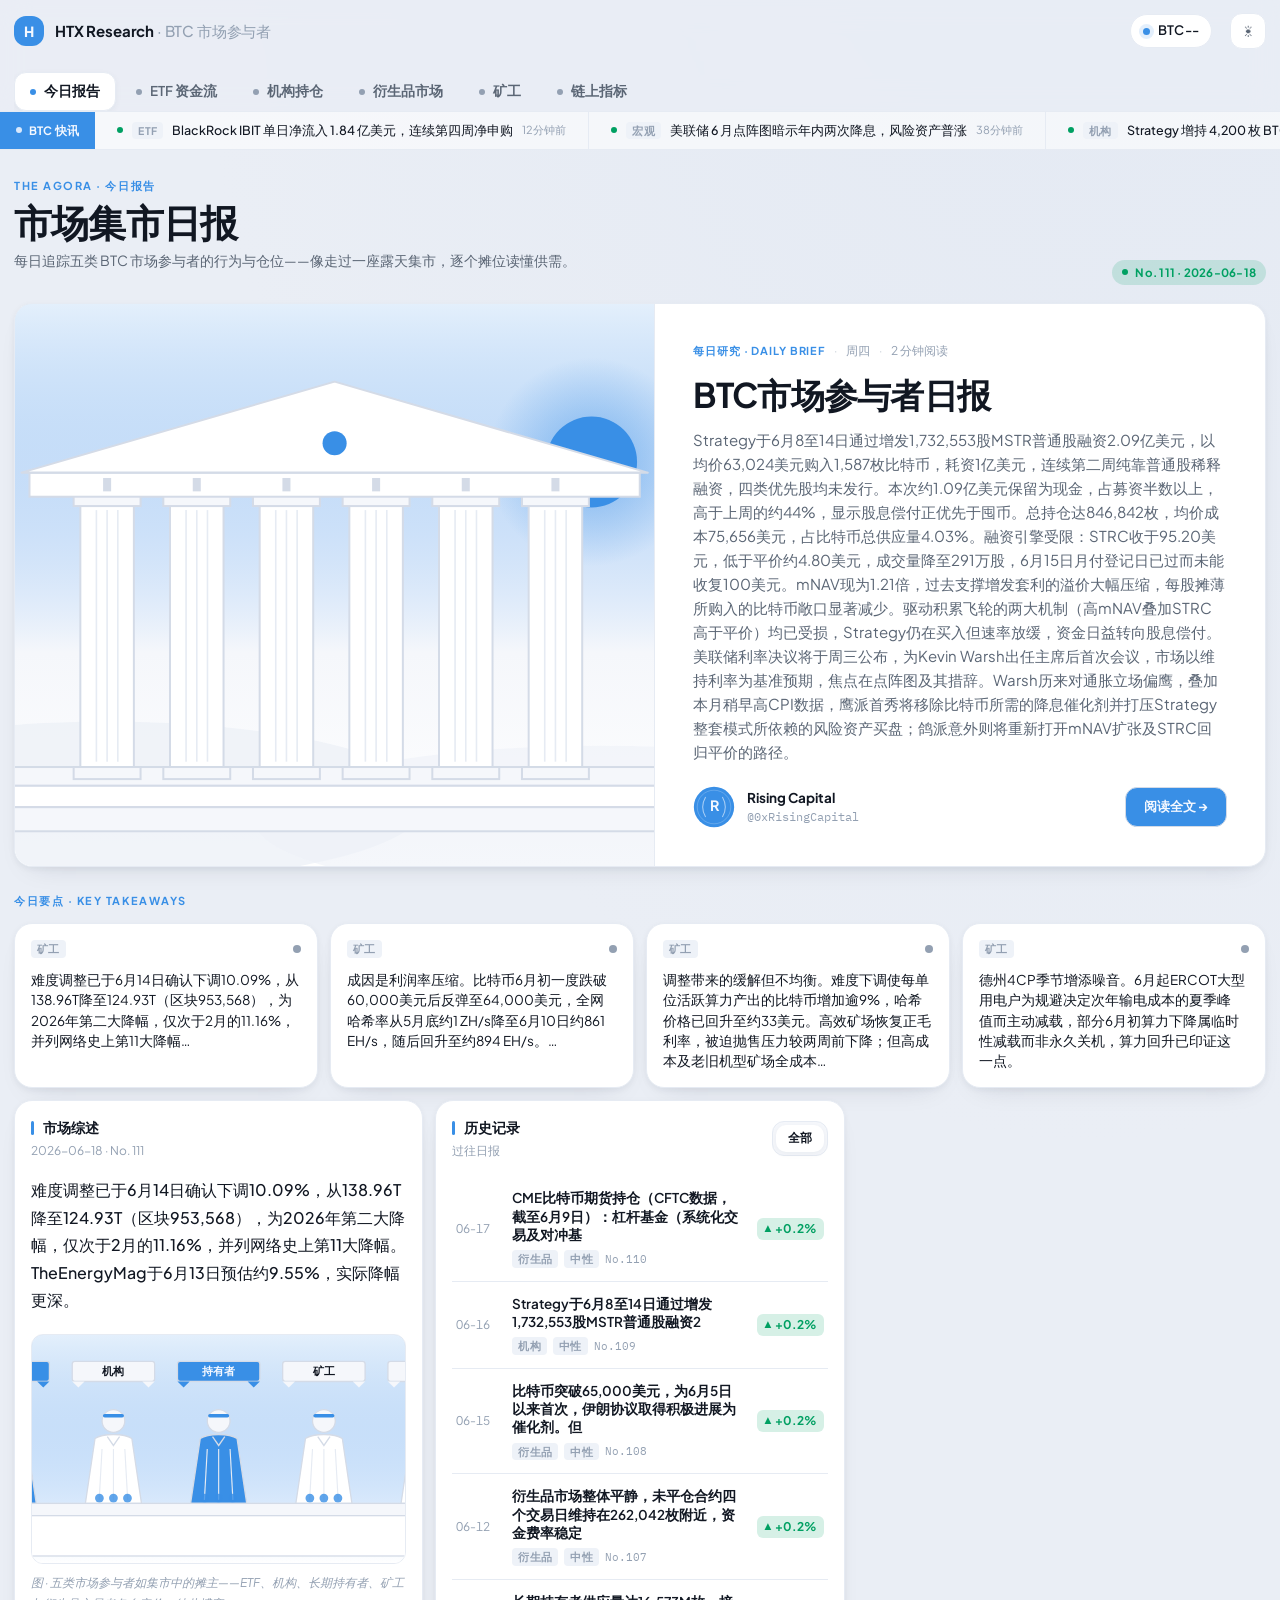
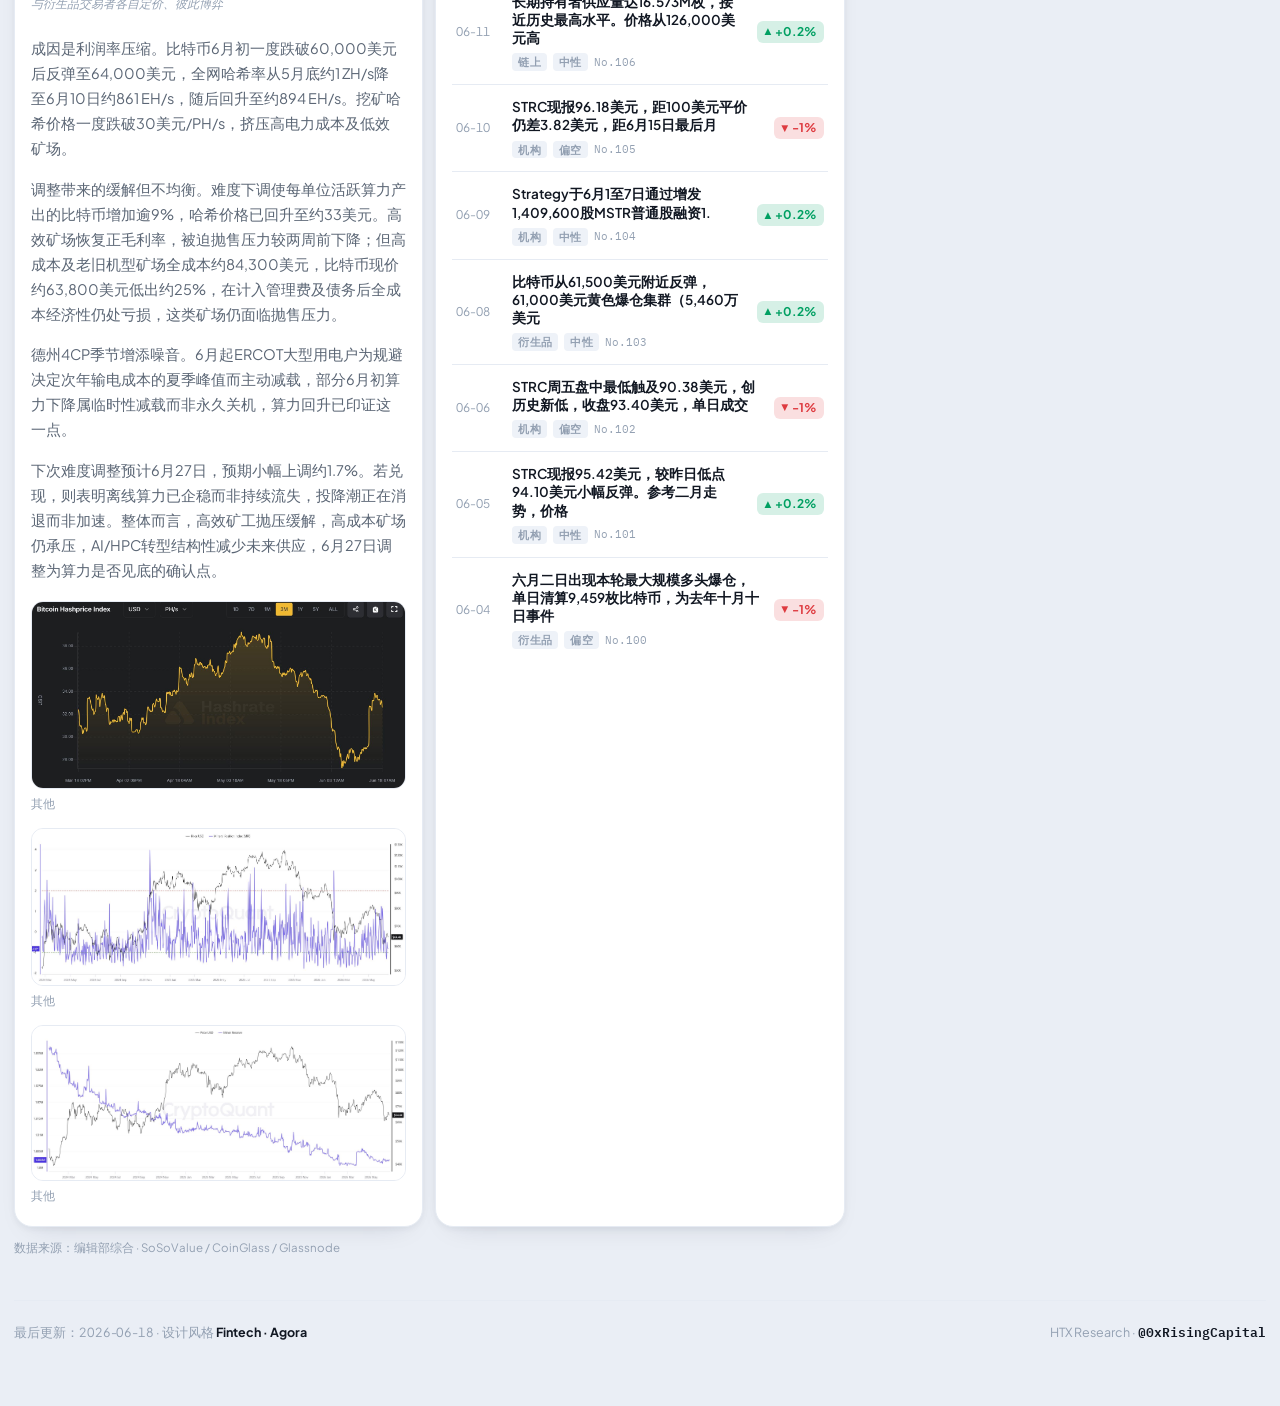
==== commit 8cf2dece: "redesign dashboard: agora fintech UI per design handoff" ====
--- a/index.html
+++ b/index.html
@@ -1,232 +1,63 @@
 <!DOCTYPE html>
-<html lang="zh-CN">
+<html lang="zh-CN" data-theme="light">
 <head>
   <meta charset="UTF-8"/>
   <meta name="viewport" content="width=device-width, initial-scale=1.0"/>
   <meta name="description" content="HTX Research — BTC市场参与者追踪日报"/>
-  <meta name="robots" content="index, follow"/>
   <title>HTX Research · BTC市场参与者日报</title>
   <meta property="og:title" content="HTX Research · BTC市场参与者日报"/>
   <meta property="og:description" content="每日追踪ETF买家、矿工、长期持有者、衍生品交易者和CTA基金的行为与仓位"/>
   <meta property="og:type" content="website"/>
+
+  <link rel="preconnect" href="https://fonts.googleapis.com"/>
+  <link rel="preconnect" href="https://fonts.gstatic.com" crossorigin/>
+  <link href="https://fonts.googleapis.com/css2?family=Plus+Jakarta+Sans:wght@400;500;600;700;800&family=IBM+Plex+Mono:wght@400;500;600;700&display=swap" rel="stylesheet"/>
+
   <link rel="stylesheet" href="style.css"/>
 </head>
 <body>
 
-  <!-- ══ Header + Nav ════════════════════════════════ -->
-  <header class="site-header">
-    <a class="header-logo" href="#" id="logo-home">
-      <div class="logo-mark">HTX</div>
-      <span class="logo-text">HTX Research</span>
-    </a>
-    <nav class="header-nav">
-      <button class="header-tab-btn" data-page="etf">ETF资金流</button>
-      <button class="header-tab-btn" data-page="institutions">机构持仓</button>
-      <button class="header-tab-btn" data-page="derivatives">衍生品市场</button>
-      <button class="header-tab-btn" data-page="miners">矿工</button>
-      <button class="header-tab-btn" data-page="onchain">链上指标</button>
-    </nav>
+  <!-- Top bar -->
+  <header class="topbar">
+    <div class="topbar-inner">
+      <a class="brand" href="#" id="brand-home">
+        <div class="brand-mark">H</div>
+        <div class="brand-name">HTX Research <span class="dim">· BTC 市场参与者</span></div>
+      </a>
+      <div class="spacer"></div>
+      <div class="btc-chip" id="btc-chip">
+        <span class="dot"></span>
+        <span class="num" style="font-weight:600;">BTC --</span>
+      </div>
+      <button class="icon-btn" id="theme-toggle" title="切换主题">☀</button>
+    </div>
+    <div class="topbar-inner" style="height:auto; padding-bottom:0;">
+      <nav class="nav" id="nav"><!-- tabs injected by main.js --></nav>
+    </div>
   </header>
 
-  <!-- ══ Page: 摘要 ════════════════════════════════════ -->
-  <div class="page-panel" data-page="summary">
-    <main class="main-container">
-
-      <!-- A. Market State Banner -->
-      <div class="market-banner" id="market-banner">
-        <div class="banner-brief" style="color:var(--grey-text)">加载市场简报…</div>
-      </div>
-
-      <!-- B. Key Metrics Grid -->
-      <div class="metrics-grid" id="metrics-grid">
-        <!-- injected by main.js -->
-      </div>
-
-      <!-- C. Daily Reports Feed -->
-      <div class="section-label">今日报告</div>
-      <div id="hero-section">
-        <div class="loading-spinner"><div class="spinner"></div></div>
-      </div>
-
-      <div class="section-label" style="margin-top:40px;">历史记录</div>
-      <div class="archive-grid" id="archive-section"></div>
-
-    </main>
+  <!-- News ticker -->
+  <div class="ticker-wrap">
+    <div class="ticker-badge"><span class="pulse"></span>BTC 快讯</div>
+    <div class="ticker" id="ticker"><!-- injected --></div>
   </div>
 
-  <!-- ══ Page: ETF资金流 ══════════════════════════════ -->
-  <div class="page-panel" data-page="etf">
-    <main class="main-container">
+  <!-- Main -->
+  <main class="app">
+    <div id="view" class="fade"><!-- active section injected --></div>
 
-      <div class="section-label">ETF 资金流向 · 实时</div>
+    <div class="footer">
+      <div>最后更新：<span class="num" id="footer-updated">—</span> · 设计风格 <strong style="color:var(--text);">Fintech · Agora</strong></div>
+      <div>HTX Research · <span class="handle">@0xRisingCapital</span></div>
+    </div>
+  </main>
 
-      <!-- A. Metric header cards -->
-      <div class="etf-cards" id="etf-cards">
-        <div class="etf-skeleton"></div><div class="etf-skeleton"></div>
-        <div class="etf-skeleton"></div><div class="etf-skeleton"></div>
-      </div>
-
-      <!-- B. Daily net inflow combo chart -->
-      <div class="etf-chart-card">
-        <div class="etf-chart-head">
-          <div class="etf-chart-legend" id="etf-chart-legend">—</div>
-          <div class="etf-range-toggle" id="etf-range-toggle">
-            <button class="etf-range-btn active" data-range="d">日</button>
-            <button class="etf-range-btn" data-range="w">周</button>
-            <button class="etf-range-btn" data-range="m">月</button>
-          </div>
-        </div>
-        <div class="etf-chart-wrap"><canvas id="etf-inflow-chart"></canvas></div>
-      </div>
-
-      <!-- C. Per-fund history table -->
-      <div class="etf-table-card">
-        <div class="etf-table-head">
-          <div class="section-label" style="margin:0;">各基金明细</div>
-          <div class="etf-period-toggle" id="etf-period-toggle">
-            <button class="etf-period-btn active" data-period="daily">日</button>
-            <button class="etf-period-btn" data-period="weekly">周</button>
-            <button class="etf-period-btn" data-period="monthly">月</button>
-          </div>
-        </div>
-        <div id="etf-fund-table"><div class="etf-skeleton" style="height:200px;"></div></div>
-      </div>
-
-      <!-- D. Institution holdings ranking -->
-      <div class="etf-chart-card">
-        <div class="etf-rank-title">机构持有量排名（按总净资产）</div>
-        <div class="etf-rank-sub" id="etf-rank-sub">数据来源：SoSoValue</div>
-        <div class="etf-rank-wrap"><canvas id="etf-rank-chart"></canvas></div>
-      </div>
-
-    </main>
-  </div>
-
-  <!-- ══ Page: 机构持仓 ════════════════════════════════ -->
-  <div class="page-panel" data-page="institutions">
-    <div class="placeholder-page">
-      <div class="ph-icon">
-        <svg width="24" height="24" viewBox="0 0 24 24" fill="none" stroke="currentColor" stroke-width="1.5">
-          <rect x="2" y="7" width="20" height="14" rx="2"/>
-          <path d="M16 7V5a2 2 0 00-2-2h-4a2 2 0 00-2 2v2"/>
-        </svg>
-      </div>
-      <h3>机构持仓追踪</h3>
-      <p class="ph-version">页面建设中 · Version 3 将展示</p>
-      <ul class="ph-list">
-        <li>MicroStrategy / Strategy 持仓追踪</li>
-        <li>上市公司 BTC 储备总量</li>
-        <li>ETF 总持仓量变化</li>
-        <li>主权基金 / 养老基金动向</li>
-      </ul>
-      <p class="ph-source">数据来源：BitcoinTreasuries / 公开披露</p>
-    </div>
-  </div>
-
-  <!-- ══ Page: 衍生品市场 ════════════════════════════════ -->
-  <div class="page-panel" data-page="derivatives">
-    <div class="placeholder-page">
-      <div class="ph-icon">
-        <svg width="24" height="24" viewBox="0 0 24 24" fill="none" stroke="currentColor" stroke-width="1.5">
-          <polyline points="22 7 13.5 15.5 8.5 10.5 2 17"/>
-          <polyline points="16 7 22 7 22 13"/>
-        </svg>
-      </div>
-      <h3>衍生品市场</h3>
-      <p class="ph-version">页面建设中 · Version 3 将展示</p>
-      <ul class="ph-list">
-        <li>永续合约资金费率（8h OI加权）</li>
-        <li>未平仓合约 OI 趋势</li>
-        <li>爆仓数据 · 多空比</li>
-        <li>期权 25日偏斜度 · 隐含波动率</li>
-      </ul>
-      <p class="ph-source">数据来源：CoinGlass / Hyperliquid / Velo</p>
-    </div>
-  </div>
-
-  <!-- ══ Page: 矿工 ════════════════════════════════════ -->
-  <div class="page-panel" data-page="miners">
-    <div class="placeholder-page">
-      <div class="ph-icon">
-        <svg width="24" height="24" viewBox="0 0 24 24" fill="none" stroke="currentColor" stroke-width="1.5">
-          <path d="M13 2L3 14h9l-1 8 10-12h-9l1-8z"/>
-        </svg>
-      </div>
-      <h3>矿工数据</h3>
-      <p class="ph-version">页面建设中 · Version 3 将展示</p>
-      <ul class="ph-list">
-        <li>矿工净转出量 · 储备余额</li>
-        <li>哈希价格 · 算力趋势</li>
-        <li>关机价范围 · 盈利矿机比例</li>
-        <li>难度调整预期</li>
-      </ul>
-      <p class="ph-source">数据来源：Glassnode / Hashrate Index</p>
-    </div>
-  </div>
-
-  <!-- ══ Page: 链上指标 ═══════════════════════════════ -->
-  <div class="page-panel" data-page="onchain">
-    <div class="placeholder-page">
-      <div class="ph-icon">
-        <svg width="24" height="24" viewBox="0 0 24 24" fill="none" stroke="currentColor" stroke-width="1.5">
-          <circle cx="18" cy="5" r="3"/>
-          <circle cx="6" cy="12" r="3"/>
-          <circle cx="18" cy="19" r="3"/>
-          <path d="M8.59 13.51l6.83 3.98M15.41 6.51l-6.82 3.98"/>
-        </svg>
-      </div>
-      <h3>链上指标</h3>
-      <p class="ph-version">页面建设中 · Version 3 将展示</p>
-      <ul class="ph-list">
-        <li>LTH / STH 未实现盈亏比例</li>
-        <li>MVRV-Z Score · SOPR</li>
-        <li>交易所 BTC 净流量</li>
-        <li>RHODL Ratio · 休眠流动性</li>
-      </ul>
-      <p class="ph-source">数据来源：Glassnode / CheckOnChain</p>
-    </div>
-  </div>
-
-  <!-- ══ Footer ══════════════════════════════════════ -->
-  <footer class="site-footer">
-    <div>
-      数据来源：
-      <a href="https://sosovalue.xyz"     target="_blank" rel="noopener">SoSoValue</a> ·
-      <a href="https://coinglass.com"     target="_blank" rel="noopener">CoinGlass</a> ·
-      <a href="https://glassnode.com"     target="_blank" rel="noopener">Glassnode</a> ·
-      <a href="https://velo.xyz"          target="_blank" rel="noopener">Velo</a> ·
-      <a href="https://hashrateindex.com" target="_blank" rel="noopener">Hashrate Index</a> ·
-      <a href="https://checkonchain.com"  target="_blank" rel="noopener">CheckOnChain</a>
-    </div>
-    <div style="margin-top:4px;">
-      最后更新：<span id="footer-last-updated">—</span>
-      &nbsp;·&nbsp;
-      <strong>@0xRisingCapital</strong>
-    </div>
-  </footer>
-
-  <!-- Lightbox overlay -->
+  <!-- Lightbox -->
   <div class="lightbox-overlay" id="lightbox" onclick="closeLightbox()">
     <button class="lightbox-close" onclick="closeLightbox()">✕</button>
     <img class="lightbox-img" id="lightbox-img" src="" alt="" onclick="event.stopPropagation()"/>
   </div>
 
-  <script src="https://cdn.jsdelivr.net/npm/chart.js"></script>
   <script src="main.js"></script>
-  <script>
-    function openLightbox(src) {
-      document.getElementById("lightbox-img").src = src;
-      document.getElementById("lightbox").classList.add("active");
-      document.body.style.overflow = "hidden";
-    }
-    function closeLightbox() {
-      document.getElementById("lightbox").classList.remove("active");
-      document.getElementById("lightbox-img").src = "";
-      document.body.style.overflow = "";
-    }
-    document.addEventListener("keydown", e => {
-      if (e.key === "Escape") closeLightbox();
-    });
-  </script>
 </body>
 </html>
--- a/style.css
+++ b/style.css
@@ -1,1521 +1,342 @@
-/* =====================================================
-   HTX Research Dashboard — style.css
-   HTX palette: #2563EB blue, #0B1426 navy, #FFFFFF white
-   ===================================================== */
-
-*, *::before, *::after {
-  box-sizing: border-box;
-  margin: 0;
-  padding: 0;
-}
+/* =========================================================================
+   HTX Research · BTC Dashboard — Agora redesign
+   Locked config: direction=fintech, accent=blue, density=compact, light+dark
+   ========================================================================= */
+
+* { box-sizing: border-box; }
+html, body { margin: 0; padding: 0; }
 
 :root {
-  --blue:        #2563EB;
-  --blue-dark:   #1D4ED8;
-  --blue-light:  #EFF6FF;
-  --navy:        #0B1426;
-  --navy-mid:    #162035;
-  --white:       #FFFFFF;
-  --grey-bg:     #F5F6FA;
-  --grey-border: #E2E4EC;
-  --grey-text:   #6B7280;
-  --green:       #16A34A;
-  --red:         #DC2626;
-  --neutral:     #6B7280;
-  --font:        -apple-system, BlinkMacSystemFont, "Segoe UI", "PingFang SC",
-                 "Microsoft YaHei", "Helvetica Neue", Arial, sans-serif;
-}
-
-html {
-  font-size: 15px;
-  scroll-behavior: smooth;
-}
-
+  color-scheme: light dark;
+
+  /* density — compact (locked) */
+  --pad: 14px;
+  --gap: 12px;
+  --panel-pad: 16px;
+
+  /* accent — blue (locked) */
+  --accent: oklch(0.64 0.155 252);
+  --accent-ink: #f4f8ff;
+  --accent-soft: color-mix(in oklab, var(--accent) 14%, transparent);
+
+  /* fonts — fintech */
+  --font-display: "Plus Jakarta Sans", system-ui, sans-serif;
+  --font-body: "Plus Jakarta Sans", system-ui, sans-serif;
+  --font-mono: "IBM Plex Mono", ui-monospace, monospace;
+  --num-font: var(--font-body);
+
+  /* shape & elevation — fintech */
+  --radius: 18px;
+  --radius-sm: 12px;
+  --border-w: 1px;
+  --shadow: 0 2px 6px rgba(20,30,50,0.05), 0 12px 28px -18px rgba(20,30,50,0.18);
+  --shadow-lg: 0 30px 70px -36px rgba(20,30,50,0.40);
+  --display-weight: 700;
+  --display-tracking: -0.02em;
+
+  /* color — fintech / light (default) */
+  --bg: #eaeef5;
+  --bg-grad: #e3e9f3;
+  --surface: #ffffff;
+  --surface-2: #f5f7fb;
+  --surface-3: #eef2f8;
+  --border: #e6ebf3;
+  --border-strong: #d4dbe7;
+  --text: #111722;
+  --text-2: #5b6675;
+  --text-3: #93a0b2;
+  --pos: oklch(0.62 0.15 158);
+  --neg: oklch(0.60 0.20 24);
+  --pos-soft: color-mix(in oklab, var(--pos) 16%, transparent);
+  --neg-soft: color-mix(in oklab, var(--neg) 16%, transparent);
+}
+
+/* color — fintech / dark */
+[data-theme="dark"] {
+  --bg: #0a0d14;
+  --bg-grad: #0e1320;
+  --surface: #141a27;
+  --surface-2: #1a2030;
+  --surface-3: #20283a;
+  --border: rgba(255,255,255,0.07);
+  --border-strong: rgba(255,255,255,0.14);
+  --text: #eef2f9;
+  --text-2: #97a3b6;
+  --text-3: #5e6b80;
+  --pos: oklch(0.76 0.15 158);
+  --neg: oklch(0.68 0.19 24);
+}
+
+/* =========================================================================
+   BASE LAYOUT
+   ========================================================================= */
 body {
-  font-family: var(--font);
-  background: var(--grey-bg);
-  color: var(--navy);
+  font-family: var(--font-body);
+  background:
+    radial-gradient(120% 80% at 85% -10%, var(--bg-grad), transparent 60%),
+    var(--bg);
+  color: var(--text);
+  -webkit-font-smoothing: antialiased;
+  text-rendering: optimizeLegibility;
   min-height: 100vh;
-  line-height: 1.6;
-}
-
-/* ── Header ─────────────────────────────────────────── */
-
-.site-header {
-  background: var(--navy);
-  padding: 0 24px;
-  height: 60px;
-  display: flex;
-  align-items: center;
-  justify-content: space-between;
-  position: sticky;
-  top: 0;
-  z-index: 100;
-  border-bottom: 2px solid var(--blue);
-}
-
-.header-logo {
-  display: flex;
-  align-items: center;
-  gap: 10px;
-  text-decoration: none;
-}
-
-.logo-mark {
-  width: 32px;
-  height: 32px;
-  background: var(--blue);
-  border-radius: 6px;
-  display: flex;
-  align-items: center;
-  justify-content: center;
-  font-weight: 800;
-  font-size: 11px;
-  color: var(--white);
-  letter-spacing: 0px;
-}
-
-.logo-text {
-  font-size: 17px;
-  font-weight: 700;
-  color: var(--white);
-  letter-spacing: 0.2px;
-}
-
-.header-tagline {
-  font-size: 12px;
-  color: rgba(255,255,255,0.55);
-  letter-spacing: 0.5px;
-}
-
-/* ── Layout ─────────────────────────────────────────── */
-
-.main-container {
-  max-width: 1100px;
-  margin: 0 auto;
-  padding: 32px 20px 60px;
-}
-
-/* ── Section labels ─────────────────────────────────── */
-
-.section-label {
-  font-size: 11px;
-  font-weight: 700;
-  letter-spacing: 1.2px;
-  text-transform: uppercase;
-  color: var(--grey-text);
-  margin-bottom: 14px;
-  display: flex;
-  align-items: center;
-  gap: 8px;
-}
-
-.section-label::after {
-  content: "";
-  flex: 1;
-  height: 1px;
-  background: var(--grey-border);
-}
-
-/* ── Verdict Meter (5-level) ────────────────────────── */
-
-.verdict-meter {
-  display: inline-flex;
-  flex-direction: column;
-  gap: 5px;
-}
-
-.meter-bar {
-  display: flex;
-  gap: 3px;
-}
-
-.meter-seg {
-  width: 22px;
-  height: 8px;
-  border-radius: 3px;
-  background: var(--grey-border);
-  transition: background 0.2s;
-}
-
-/* Level colours */
-.meter-seg.lvl-1 { background: #DC2626; }   /* 极度看空 deep red    */
-.meter-seg.lvl-2 { background: #F97316; }   /* 偏空     orange-red  */
-.meter-seg.lvl-3 { background: #9CA3AF; }   /* 中性     grey        */
-.meter-seg.lvl-4 { background: #4ADE80; }   /* 偏多     light green */
-.meter-seg.lvl-5 { background: #16A34A; }   /* 极度看多 deep green  */
-
-.meter-label {
-  font-size: 11px;
-  font-weight: 700;
-  letter-spacing: 0.3px;
-  text-align: center;
-}
-
-.meter-label.lvl-1 { color: #DC2626; }
-.meter-label.lvl-2 { color: #F97316; }
-.meter-label.lvl-3 { color: #6B7280; }
-.meter-label.lvl-4 { color: #16A34A; }
-.meter-label.lvl-5 { color: #16A34A; }
-
-/* Legacy badge — kept for archive small cards */
-.verdict-badge {
-  display: inline-flex;
-  align-items: center;
-  gap: 5px;
-  padding: 3px 9px;
-  border-radius: 20px;
-  font-size: 11px;
-  font-weight: 700;
-  letter-spacing: 0.3px;
-}
-
-.verdict-badge::before {
-  content: "";
-  width: 5px;
-  height: 5px;
-  border-radius: 50%;
-  background: currentColor;
-}
-
-.verdict-green  { background: #DCFCE7; color: var(--green); }
-.verdict-red    { background: #FEE2E2; color: var(--red); }
-.verdict-neutral{ background: #F3F4F6; color: var(--neutral); }
-.verdict-very-bullish { background: #DCFCE7; color: #16A34A; }
-.verdict-very-bearish { background: #FEE2E2; color: #DC2626; }
-
-/* ── Hero Card ──────────────────────────────────────── */
-
-.hero-card {
-  background: var(--white);
-  border-radius: 14px;
-  border: 1px solid var(--grey-border);
-  overflow: hidden;
-  margin-bottom: 36px;
-  box-shadow: 0 2px 12px rgba(11,20,38,0.07);
-}
-
-.hero-card-inner {
-  display: grid;
-  grid-template-columns: 1fr 1fr;
-  min-height: 460px;
-}
-
-.hero-left {
-  padding: 32px 32px 28px;
-  border-right: 1px solid var(--grey-border);
-  display: flex;
-  flex-direction: column;
-  gap: 18px;
-}
-
-.hero-meta {
-  display: flex;
-  align-items: center;
-  gap: 10px;
-  flex-wrap: wrap;
-}
-
-.hero-date {
-  font-size: 12px;
-  color: var(--grey-text);
-  font-weight: 500;
-}
-
-.hero-title {
-  font-size: 20px;
-  font-weight: 700;
-  color: var(--navy);
-  line-height: 1.3;
-}
-
-.hero-bullets {
-  list-style: none;
-  display: flex;
-  flex-direction: column;
-  gap: 10px;
-  flex: 1;
-}
-
-.hero-bullets li {
-  font-size: 14px;
-  color: #1e2a3a;
-  line-height: 1.55;
-  padding-left: 16px;
-  position: relative;
-}
-
-.hero-bullets li::before {
-  content: "";
-  position: absolute;
-  left: 0;
-  top: 8px;
-  width: 5px;
-  height: 5px;
-  border-radius: 50%;
-  background: var(--blue);
-}
-
-/* ── Indicators Strip ────────────────────────────────── */
-
-.indicators-strip {
-  display: flex;
-  flex-wrap: wrap;
-  gap: 8px;
-  padding-top: 14px;
-  border-top: 1px solid var(--grey-border);
-}
-
-.indicator-pill {
-  display: flex;
-  align-items: center;
-  gap: 5px;
-  background: var(--grey-bg);
-  border: 1px solid var(--grey-border);
-  border-radius: 8px;
-  padding: 5px 10px;
-  font-size: 12px;
-}
-
-.indicator-pill .pill-label {
-  color: var(--grey-text);
-  font-weight: 500;
-  white-space: nowrap;
-}
-
-.indicator-pill .pill-value {
-  color: var(--navy);
-  font-weight: 700;
-  font-variant-numeric: tabular-nums;
-}
-
-/* ── Hero Right — Charts ─────────────────────────────── */
-
-.hero-right {
-  padding: 24px;
-  background: var(--grey-bg);
-  display: flex;
-  flex-direction: column;
-  gap: 12px;
-}
-
-.charts-grid {
-  display: grid;
-  gap: 12px;
-  height: 100%;
-}
-
-.charts-grid.charts-1 {
-  grid-template-columns: 1fr;
-}
-
-.charts-grid.charts-2,
-.charts-grid.charts-many {
-  grid-template-columns: 1fr 1fr;
-}
-
-.chart-item {
-  display: flex;
-  flex-direction: column;
-  gap: 6px;
-}
-
-.chart-img-wrap {
-  flex: 1;
-  background: var(--white);
-  border: 1px solid var(--grey-border);
-  border-radius: 8px;
-  overflow: hidden;
-  min-height: 160px;
-  display: flex;
-  align-items: center;
-  justify-content: center;
-}
-
-.chart-img-wrap img {
-  width: 100%;
-  height: 100%;
-  object-fit: cover;
-  display: block;
-}
-
-.chart-placeholder {
-  display: flex;
-  flex-direction: column;
-  align-items: center;
-  justify-content: center;
-  gap: 6px;
-  width: 100%;
-  height: 100%;
-  min-height: 160px;
-  color: var(--grey-text);
-}
-
-.chart-placeholder svg {
-  opacity: 0.3;
-}
-
-.chart-placeholder span {
-  font-size: 11px;
-  opacity: 0.6;
-}
-
-.chart-caption {
-  font-size: 11px;
-  color: var(--grey-text);
-  line-height: 1.4;
-}
-
-.chart-source {
-  font-size: 10px;
-  color: var(--blue);
-  font-weight: 600;
-  text-transform: uppercase;
-  letter-spacing: 0.4px;
-}
-
-/* ── Archive Section ─────────────────────────────────── */
-
-.archive-grid {
-  display: flex;
-  flex-direction: column;
-  gap: 12px;
-}
-
-/* ── Archive Card ────────────────────────────────────── */
-
-.archive-card {
-  background: var(--white);
-  border-radius: 10px;
-  border: 1px solid var(--grey-border);
-  overflow: hidden;
-  cursor: pointer;
-  transition: box-shadow 0.18s, border-color 0.18s;
-}
-
-.archive-card:hover {
-  box-shadow: 0 4px 16px rgba(11,20,38,0.10);
-  border-color: var(--blue);
-}
-
-.archive-card-header {
-  display: flex;
-  align-items: center;
-  gap: 12px;
-  padding: 14px 18px;
-}
-
-.archive-thumb {
-  width: 64px;
-  height: 44px;
-  border-radius: 5px;
-  background: var(--grey-bg);
-  border: 1px solid var(--grey-border);
-  overflow: hidden;
-  flex-shrink: 0;
-  display: flex;
-  align-items: center;
-  justify-content: center;
-}
-
-.archive-thumb img {
-  width: 100%;
-  height: 100%;
-  object-fit: cover;
-}
-
-.archive-thumb img[style*="display:none"] + .archive-thumb-placeholder,
-.archive-thumb:not(:has(img)) {
-  width: 100%;
-  height: 100%;
-}
-
-.archive-thumb-placeholder {
-  width: 100%;
-  height: 100%;
-  display: flex;
-  align-items: center;
-  justify-content: center;
-  color: var(--grey-text);
-  opacity: 0.3;
-}
-
-.archive-meta {
-  flex: 1;
-  min-width: 0;
-}
-
-.archive-top {
-  display: flex;
-  align-items: center;
-  gap: 8px;
-  margin-bottom: 4px;
-  flex-wrap: wrap;
-}
-
-.archive-date {
-  font-size: 12px;
-  color: var(--grey-text);
-  font-weight: 500;
-}
-
-.archive-bullets-preview {
-  font-size: 12.5px;
-  color: #4b5563;
+  transition: background-color .35s ease, color .35s ease;
   line-height: 1.5;
-  white-space: nowrap;
-  overflow: hidden;
-  text-overflow: ellipsis;
-}
-
-.archive-expand-icon {
-  color: var(--grey-text);
-  transition: transform 0.2s;
-  flex-shrink: 0;
-}
-
-.archive-card.expanded .archive-expand-icon {
-  transform: rotate(180deg);
-}
-
-.archive-card-body {
-  display: none;
-  border-top: 1px solid var(--grey-border);
-}
-
-.archive-card.expanded .archive-card-body {
-  display: grid;
-  grid-template-columns: 1fr 1fr;
-}
-
-.archive-body-left {
-  padding: 18px 20px;
-  border-right: 1px solid var(--grey-border);
-}
-
-.archive-body-left ul {
-  list-style: none;
-  display: flex;
-  flex-direction: column;
-  gap: 8px;
-}
-
-.archive-body-left ul li {
+}
+.app { max-width: 1340px; margin: 0 auto; padding: 0 var(--pad) 64px; }
+
+.num { font-family: var(--num-font); font-variant-numeric: tabular-nums; font-feature-settings: "tnum" 1; letter-spacing: -0.01em; }
+.mono { font-family: var(--font-mono); }
+.pos { color: var(--pos); }
+.neg { color: var(--neg); }
+
+/* ---------------- top bar ---------------- */
+.topbar {
+  position: sticky; top: 0; z-index: 40;
+  backdrop-filter: blur(14px) saturate(1.1);
+  background: color-mix(in oklab, var(--bg) 78%, transparent);
+  border-bottom: var(--border-w) solid var(--border);
+}
+.topbar-inner { max-width: 1340px; margin: 0 auto; padding: 0 var(--pad);
+  display: flex; align-items: center; gap: 18px; height: 62px; }
+.brand { display: flex; align-items: center; gap: 11px; font-weight: 700; letter-spacing: -0.01em; cursor: pointer; text-decoration: none; color: inherit; }
+.brand-mark {
+  width: 30px; height: 30px; border-radius: var(--radius-sm);
+  background: var(--accent); color: var(--accent-ink);
+  display: grid; place-items: center; font-weight: 800; font-size: 14px;
+  font-family: var(--font-display);
+}
+.brand-name { font-size: 15px; }
+.brand-name .dim { color: var(--text-3); font-weight: 500; }
+.spacer { flex: 1; }
+
+.btc-chip {
+  display: flex; align-items: center; gap: 8px;
+  padding: 6px 12px; border-radius: 999px;
+  border: var(--border-w) solid var(--border);
+  background: var(--surface);
   font-size: 13px;
-  color: #1e2a3a;
-  line-height: 1.5;
-  padding-left: 14px;
-  position: relative;
-}
-
-.archive-body-left ul li::before {
-  content: "";
-  position: absolute;
-  left: 0;
-  top: 7px;
-  width: 4px;
-  height: 4px;
-  border-radius: 50%;
-  background: var(--blue);
-}
-
-.archive-body-right {
-  padding: 16px;
-  background: var(--grey-bg);
-}
-
-.archive-charts-grid {
-  display: grid;
-  grid-template-columns: 1fr 1fr;
-  gap: 10px;
-}
-
-.archive-charts-grid.charts-1 {
-  grid-template-columns: 1fr;
-}
-
-.archive-chart-item {
-  display: flex;
-  flex-direction: column;
-  gap: 4px;
-}
-
-.archive-chart-img {
-  width: 100%;
-  border-radius: 6px;
-  border: 1px solid var(--grey-border);
-  background: var(--white);
-  min-height: 100px;
-  display: flex;
-  align-items: center;
-  justify-content: center;
-  overflow: hidden;
-}
-
-.archive-chart-img img {
-  width: 100%;
-  height: auto;
-  display: block;
-}
-
-.archive-indicators {
-  display: flex;
-  flex-wrap: wrap;
-  gap: 6px;
-  margin-top: 14px;
-  padding-top: 12px;
-  border-top: 1px solid var(--grey-border);
-}
-
-/* ── Lightbox ────────────────────────────────────────── */
-
-.chart-img-wrap img,
-.archive-chart-img img {
-  cursor: zoom-in;
-}
-
-.lightbox-overlay {
-  display: none;
-  position: fixed;
-  inset: 0;
-  background: rgba(0,0,0,0.88);
-  z-index: 1000;
-  align-items: center;
-  justify-content: center;
-  padding: 24px;
-}
-
-.lightbox-overlay.active {
-  display: flex;
-}
-
-.lightbox-img {
-  max-width: 100%;
-  max-height: 90vh;
-  border-radius: 8px;
-  box-shadow: 0 8px 40px rgba(0,0,0,0.6);
-  object-fit: contain;
-}
-
-.lightbox-close {
-  position: fixed;
-  top: 16px;
-  right: 20px;
-  background: rgba(255,255,255,0.15);
-  border: none;
-  color: #fff;
-  font-size: 28px;
-  line-height: 1;
-  width: 40px;
-  height: 40px;
-  border-radius: 50%;
-  cursor: pointer;
-  display: flex;
-  align-items: center;
-  justify-content: center;
-  transition: background 0.15s;
-}
-
-.lightbox-close:hover {
-  background: rgba(255,255,255,0.3);
-}
-
-/* ── Empty / Loading States ──────────────────────────── */
-
-.empty-state {
-  text-align: center;
-  padding: 60px 20px;
-  color: var(--grey-text);
-}
-
-.empty-state h3 {
-  font-size: 16px;
-  margin-bottom: 6px;
-}
-
-.loading-spinner {
-  display: flex;
-  align-items: center;
-  justify-content: center;
-  padding: 60px;
-}
-
-.spinner {
-  width: 32px;
-  height: 32px;
-  border: 3px solid var(--grey-border);
-  border-top-color: var(--blue);
-  border-radius: 50%;
-  animation: spin 0.7s linear infinite;
-}
-
-@keyframes spin {
-  to { transform: rotate(360deg); }
-}
-
-/* ── Footer ─────────────────────────────────────────── */
-
-.site-footer {
-  background: var(--navy);
-  color: rgba(255,255,255,0.45);
-  text-align: center;
-  padding: 20px 24px;
-  font-size: 12px;
-  line-height: 1.8;
-}
-
-.site-footer strong {
-  color: rgba(255,255,255,0.7);
-}
-
-.site-footer a {
-  color: var(--blue);
-  text-decoration: none;
-  font-weight: 600;
-}
-
-/* ── Admin Page ──────────────────────────────────────── */
-
-.admin-wrapper {
-  max-width: 820px;
-  margin: 0 auto;
-  padding: 32px 20px 80px;
-}
-
-.admin-notice {
-  background: #FEF3C7;
-  border: 1px solid #F59E0B;
-  border-radius: 8px;
-  padding: 12px 16px;
-  font-size: 13px;
-  color: #92400E;
-  margin-bottom: 28px;
-  display: flex;
-  align-items: flex-start;
-  gap: 8px;
-}
-
-.admin-notice svg {
-  flex-shrink: 0;
-  margin-top: 1px;
-}
-
-.admin-card {
-  background: var(--white);
-  border-radius: 12px;
-  border: 1px solid var(--grey-border);
-  padding: 28px 28px;
-  margin-bottom: 20px;
-}
-
-.admin-card h2 {
-  font-size: 15px;
-  font-weight: 700;
-  color: var(--navy);
-  margin-bottom: 20px;
-  padding-bottom: 10px;
-  border-bottom: 1px solid var(--grey-border);
-  display: flex;
-  align-items: center;
-  gap: 8px;
-}
-
-.admin-card h2 span {
-  display: inline-flex;
-  align-items: center;
-  justify-content: center;
-  width: 22px;
-  height: 22px;
-  background: var(--blue);
-  color: var(--white);
-  border-radius: 50%;
-  font-size: 11px;
-  font-weight: 800;
-}
-
-.form-row {
-  display: grid;
-  grid-template-columns: 1fr 1fr;
-  gap: 16px;
-  margin-bottom: 16px;
-}
-
-.form-row.full {
-  grid-template-columns: 1fr;
-}
-
-.form-group {
-  display: flex;
-  flex-direction: column;
-  gap: 5px;
-}
-
-.form-group label {
-  font-size: 12px;
-  font-weight: 600;
-  color: var(--navy);
-  letter-spacing: 0.2px;
-}
-
-.form-group input,
-.form-group select,
-.form-group textarea {
-  border: 1px solid var(--grey-border);
-  border-radius: 7px;
-  padding: 8px 11px;
-  font-size: 13.5px;
-  font-family: var(--font);
-  color: var(--navy);
-  background: var(--white);
-  transition: border-color 0.15s;
-  outline: none;
-}
-
-.form-group input:focus,
-.form-group select:focus,
-.form-group textarea:focus {
-  border-color: var(--blue);
-  box-shadow: 0 0 0 3px rgba(240,161,44,0.15);
-}
-
-.form-group textarea {
-  resize: vertical;
-  min-height: 90px;
-  line-height: 1.55;
-}
-
-/* ── Dynamic list rows ───────────────────────────────── */
-
-.dynamic-list {
-  display: flex;
-  flex-direction: column;
-  gap: 8px;
-}
-
-.dynamic-row {
-  display: flex;
-  align-items: flex-start;
-  gap: 8px;
-}
-
-.dynamic-row input,
-.dynamic-row select {
-  flex: 1;
-  border: 1px solid var(--grey-border);
-  border-radius: 7px;
-  padding: 7px 10px;
-  font-size: 13.5px;
-  font-family: var(--font);
-  color: var(--navy);
-  outline: none;
-  transition: border-color 0.15s;
-}
-
-.dynamic-row input:focus,
-.dynamic-row select:focus {
-  border-color: var(--blue);
-  box-shadow: 0 0 0 3px rgba(240,161,44,0.15);
-}
-
-.dynamic-row select {
-  flex: 0 0 160px;
-}
-
-.btn-remove-row {
-  flex-shrink: 0;
-  background: none;
-  border: 1px solid var(--grey-border);
-  border-radius: 6px;
-  width: 30px;
-  height: 30px;
-  cursor: pointer;
-  color: var(--grey-text);
-  display: flex;
-  align-items: center;
-  justify-content: center;
-  transition: background 0.15s, color 0.15s;
-  margin-top: 1px;
-}
-
-.btn-remove-row:hover {
-  background: #FEE2E2;
-  border-color: var(--red);
-  color: var(--red);
-}
-
-.chart-row-group {
-  border: 1px solid var(--grey-border);
-  border-radius: 8px;
-  padding: 12px;
-  display: flex;
-  flex-direction: column;
-  gap: 8px;
-  background: var(--grey-bg);
-}
-
-.chart-row-sub {
-  display: flex;
-  gap: 8px;
-  align-items: center;
-}
-
-.chart-row-sub input {
-  flex: 1;
-  border: 1px solid var(--grey-border);
-  border-radius: 7px;
-  padding: 7px 10px;
-  font-size: 13px;
-  font-family: var(--font);
-  outline: none;
-  transition: border-color 0.15s;
-}
-
-.chart-row-sub input:focus {
-  border-color: var(--blue);
-  box-shadow: 0 0 0 3px rgba(240,161,44,0.15);
-}
-
-.chart-row-sub select {
-  flex: 0 0 150px;
-  border: 1px solid var(--grey-border);
-  border-radius: 7px;
-  padding: 7px 10px;
-  font-size: 13px;
-  font-family: var(--font);
-  outline: none;
-  transition: border-color 0.15s;
-}
-
-.chart-row-sub select:focus {
-  border-color: var(--blue);
-  box-shadow: 0 0 0 3px rgba(240,161,44,0.15);
-}
-
-.btn-add-row {
-  background: none;
-  border: 1px dashed var(--grey-border);
-  border-radius: 7px;
-  padding: 7px 14px;
-  font-size: 12.5px;
-  font-family: var(--font);
-  color: var(--grey-text);
-  cursor: pointer;
-  width: 100%;
-  margin-top: 4px;
-  transition: border-color 0.15s, color 0.15s;
-}
-
-.btn-add-row:hover {
-  border-color: var(--blue);
-  color: var(--blue);
-}
-
-/* ── Indicator inputs ────────────────────────────────── */
-
-.indicators-grid {
-  display: grid;
-  grid-template-columns: 1fr 1fr;
-  gap: 12px;
-}
-
-/* ── Action buttons ──────────────────────────────────── */
-
-.admin-actions {
-  display: flex;
-  gap: 10px;
-  flex-wrap: wrap;
-  margin-top: 4px;
-}
-
-.btn-primary {
-  background: var(--blue);
-  color: var(--navy);
-  border: none;
-  border-radius: 8px;
-  padding: 10px 20px;
-  font-size: 14px;
-  font-weight: 700;
-  font-family: var(--font);
-  cursor: pointer;
-  transition: background 0.15s;
-  display: flex;
-  align-items: center;
-  gap: 6px;
-}
-
-.btn-primary:hover {
-  background: var(--blue-dark);
-}
-
-.btn-secondary {
-  background: var(--grey-bg);
-  color: var(--navy);
-  border: 1px solid var(--grey-border);
-  border-radius: 8px;
-  padding: 10px 18px;
-  font-size: 13.5px;
-  font-weight: 600;
-  font-family: var(--font);
-  cursor: pointer;
-  transition: background 0.15s, border-color 0.15s;
-  display: flex;
-  align-items: center;
-  gap: 6px;
-}
-
-.btn-secondary:hover {
-  background: var(--white);
-  border-color: var(--blue);
-  color: var(--blue);
-}
-
-/* ── JSON Output ─────────────────────────────────────── */
-
-.json-output-wrap {
-  position: relative;
-}
-
-.json-output {
-  width: 100%;
-  min-height: 220px;
-  background: var(--navy);
-  color: #a8d8a8;
-  border: 1px solid var(--navy-mid);
-  border-radius: 8px;
-  padding: 14px 16px;
-  font-family: "Courier New", "Consolas", monospace;
-  font-size: 12.5px;
-  line-height: 1.6;
-  resize: vertical;
-  outline: none;
-}
-
-.json-copy-btn {
-  position: absolute;
-  top: 8px;
-  right: 8px;
-  background: rgba(255,255,255,0.1);
-  border: 1px solid rgba(255,255,255,0.2);
-  border-radius: 5px;
-  padding: 4px 10px;
-  font-size: 11px;
-  color: rgba(255,255,255,0.7);
-  cursor: pointer;
-  font-family: var(--font);
-  transition: background 0.15s;
-}
-
-.json-copy-btn:hover {
-  background: rgba(255,255,255,0.2);
-}
-
-/* ══════════════════════════════════════════════════════
-   V2 ADDITIONS
-   ══════════════════════════════════════════════════════ */
-
-/* ── Ticker Bar ──────────────────────────────────────── */
-
-.ticker-bar {
-  background: #060e1e;
-  height: 36px;
-  display: flex;
-  align-items: center;
-  padding: 0 20px;
-  gap: 0;
-  font-size: 12px;
-  font-family: var(--font);
-  overflow: hidden;
-  white-space: nowrap;
-  border-bottom: 1px solid rgba(255,255,255,0.06);
-}
-
-.ticker-live {
-  display: flex;
-  align-items: center;
-  gap: 6px;
-  color: rgba(255,255,255,0.5);
-  font-size: 11px;
-  font-weight: 600;
-  letter-spacing: 0.8px;
-  text-transform: uppercase;
-  padding-right: 16px;
-}
-
-.live-dot {
-  width: 6px;
-  height: 6px;
-  border-radius: 50%;
-  background: #22c55e;
-  animation: pulse-dot 2s ease-in-out infinite;
-}
-
-@keyframes pulse-dot {
-  0%, 100% { opacity: 1; transform: scale(1); }
-  50%       { opacity: 0.4; transform: scale(0.8); }
-}
-
-.ticker-divider {
-  width: 1px;
-  height: 16px;
-  background: rgba(255,255,255,0.12);
-  margin: 0 16px;
-  flex-shrink: 0;
-}
-
-.ticker-item {
-  display: flex;
-  align-items: center;
-  gap: 6px;
-  color: rgba(255,255,255,0.75);
-}
-
-.ticker-item .t-label {
-  color: rgba(255,255,255,0.4);
-  font-size: 11px;
-}
-
-.ticker-item .t-value {
-  font-weight: 600;
-  font-variant-numeric: tabular-nums;
-}
-
-.ticker-item .t-change {
-  font-size: 11px;
-  font-weight: 600;
-}
-
-.t-up   { color: #4ade80; }
-.t-down { color: #f87171; }
-.t-neut { color: #9ca3af; }
-
-/* F&G colour classes */
-.fng-extreme-fear { color: #f87171; }
-.fng-fear         { color: #fb923c; }
-.fng-greed        { color: #fbbf24; }
-.fng-extreme-greed{ color: #4ade80; }
-
-.ticker-manual-tag {
-  font-size: 10px;
-  background: rgba(255,255,255,0.08);
-  color: rgba(255,255,255,0.35);
-  border-radius: 3px;
-  padding: 1px 5px;
-  margin-left: 4px;
-  letter-spacing: 0.3px;
-}
-
-/* ── Header Nav ──────────────────────────────────────── */
-
-.header-nav {
-  display: flex;
-  align-items: center;
-  gap: 2px;
-  margin-left: 32px;
-}
-
-.header-tab-btn {
-  padding: 6px 14px;
-  font-size: 13px;
-  font-weight: 400;
-  font-family: var(--font);
-  color: rgba(255,255,255,0.55);
-  background: none;
-  border: none;
-  border-radius: 6px;
-  cursor: pointer;
-  white-space: nowrap;
-  transition: color 0.15s, background 0.15s;
-}
-
-.header-tab-btn:hover {
-  color: var(--white);
-  background: rgba(255,255,255,0.08);
-}
-
-.header-tab-btn.active {
-  color: var(--white);
-  background: rgba(255,255,255,0.12);
-  font-weight: 500;
-}
-
-/* ── Page Panels ─────────────────────────────────────── */
-
-.page-panel {
-  display: none;
-}
-
-.page-panel.active {
-  display: block;
-}
-
-/* ── Market State Banner ─────────────────────────────── */
-
-.market-banner {
-  background: var(--white);
-  border-radius: 10px;
-  border: 1px solid var(--grey-border);
-  border-left: 4px solid var(--blue);
-  padding: 18px 22px;
-  margin-bottom: 20px;
-  display: flex;
-  flex-direction: column;
-  gap: 10px;
-}
-
-.banner-top {
-  display: flex;
-  align-items: center;
-  gap: 10px;
-  flex-wrap: wrap;
-}
-
-.banner-state-pill {
-  background: var(--blue);
-  color: var(--white);
-  font-size: 11px;
-  font-weight: 700;
-  padding: 3px 10px;
-  border-radius: 20px;
-  letter-spacing: 0.3px;
-  white-space: nowrap;
-}
-
-.banner-label {
-  font-size: 13px;
-  font-weight: 600;
-  color: var(--navy);
-}
-
-.banner-date {
-  font-size: 11px;
-  color: var(--grey-text);
-  margin-left: auto;
-}
-
-.banner-brief {
-  font-size: 13.5px;
-  color: #374151;
-  line-height: 1.7;
-}
-
-.banner-stance {
-  display: inline-flex;
-  align-items: center;
-  gap: 6px;
-  font-size: 12px;
-  font-weight: 600;
-  padding: 3px 10px;
-  border-radius: 6px;
-  align-self: flex-start;
-}
-
-.stance-bull    { background: #DCFCE7; color: var(--green); }
-.stance-bear    { background: #FEE2E2; color: var(--red);   }
-.stance-neutral { background: #F3F4F6; color: var(--grey-text); }
-
-/* ── Key Metrics Grid ────────────────────────────────── */
-
-.metrics-grid {
-  display: grid;
-  grid-template-columns: repeat(4, 1fr);
-  gap: 12px;
-  margin-bottom: 28px;
-}
-
-.metric-card {
-  background: var(--white);
-  border-radius: 10px;
-  border: 1px solid var(--grey-border);
-  padding: 16px 16px 12px;
-  display: flex;
-  flex-direction: column;
-  gap: 4px;
-  position: relative;
-}
-
-.metric-label {
-  font-size: 11px;
-  color: var(--grey-text);
-  font-weight: 500;
-  text-transform: uppercase;
-  letter-spacing: 0.4px;
-}
-
-.metric-value {
-  font-size: 22px;
-  font-weight: 500;
-  color: var(--navy);
-  line-height: 1.2;
-  font-variant-numeric: tabular-nums;
-}
-
-.metric-delta {
-  font-size: 12px;
-  font-weight: 500;
-  margin-top: 2px;
-}
-
-.delta-up   { color: var(--green); }
-.delta-down { color: var(--red);   }
-.delta-neut { color: var(--grey-text); }
-
-.metric-source {
-  font-size: 10px;
-  color: var(--grey-text);
-  opacity: 0.6;
-  position: absolute;
-  bottom: 8px;
-  right: 12px;
-}
-
-/* ── Placeholder pages ───────────────────────────────── */
-
-.placeholder-page {
-  max-width: 560px;
-  margin: 60px auto;
-  text-align: center;
-  padding: 0 20px;
-}
-
-.placeholder-page .ph-icon {
-  width: 48px;
-  height: 48px;
-  margin: 0 auto 16px;
-  background: var(--grey-bg);
-  border-radius: 12px;
-  display: flex;
-  align-items: center;
-  justify-content: center;
-  color: var(--grey-text);
-}
-
-.placeholder-page h3 {
-  font-size: 16px;
-  font-weight: 600;
-  color: var(--navy);
-  margin-bottom: 6px;
-}
-
-.placeholder-page .ph-version {
-  font-size: 12px;
-  color: var(--grey-text);
-  margin-bottom: 20px;
-}
-
-.placeholder-page .ph-list {
-  background: var(--white);
-  border: 1px solid var(--grey-border);
-  border-radius: 10px;
-  padding: 16px 20px;
-  text-align: left;
-  font-size: 13px;
-  color: #4B5563;
-  line-height: 2;
-}
-
-.placeholder-page .ph-list li {
-  list-style: none;
-  padding-left: 14px;
-  position: relative;
-}
-
-.placeholder-page .ph-list li::before {
-  content: "·";
-  position: absolute;
-  left: 0;
-  color: var(--blue);
-  font-weight: 700;
-}
-
-.placeholder-page .ph-source {
-  font-size: 11px;
-  color: var(--grey-text);
-  margin-top: 12px;
-}
-
-/* ── Responsive ──────────────────────────────────────── */
-
-@media (max-width: 768px) {
-  .hero-card-inner {
-    grid-template-columns: 1fr;
-  }
-
-  .hero-left {
-    border-right: none;
-    border-bottom: 1px solid var(--grey-border);
-    padding: 22px 18px 18px;
-  }
-
-  .hero-right {
-    padding: 16px;
-  }
-
-  .charts-grid.charts-2,
-  .charts-grid.charts-many {
-    grid-template-columns: 1fr;
-  }
-
-  .archive-card.expanded .archive-card-body {
-    grid-template-columns: 1fr;
-  }
-
-  .archive-body-left {
-    border-right: none;
-    border-bottom: 1px solid var(--grey-border);
-  }
-
-  .form-row {
-    grid-template-columns: 1fr;
-  }
-
-  .indicators-grid {
-    grid-template-columns: 1fr;
-  }
-
-  .chart-row-sub {
-    flex-wrap: wrap;
-  }
-
-  .chart-row-sub select {
-    flex: 1 1 100%;
-  }
-
-  .header-tagline {
-    display: none;
-  }
-
-  .archive-charts-grid {
-    grid-template-columns: 1fr;
-  }
-
-  .metrics-grid {
-    grid-template-columns: 1fr 1fr;
-  }
-
-  .ticker-bar {
-    padding: 0 12px;
-    gap: 0;
-  }
-
-  .tab-btn {
-    padding: 10px 12px 8px;
-    font-size: 12.5px;
-  }
-}
-
-@media (max-width: 520px) {
-  .metrics-grid {
-    grid-template-columns: 1fr;
-  }
-}
-
-@media (max-width: 480px) {
-  .main-container {
-    padding: 20px 12px 40px;
-  }
-
-  .admin-card {
-    padding: 18px 14px;
-  }
-}
-
-/* ═══════════════════════════════════════════════════════
-   V3 — ETF资金流 PAGE
-   ═══════════════════════════════════════════════════════ */
-
-.etf-cards {
-  display: grid;
-  grid-template-columns: repeat(4, 1fr);
-  gap: 14px;
-  margin-bottom: 22px;
-}
-.etf-card {
-  background: var(--white);
-  border: 1px solid var(--grey-border);
-  border-radius: 10px;
-  padding: 16px 18px;
-}
-.etf-card-label { font-size: 12.5px; color: var(--grey-text); margin-bottom: 8px; }
-.etf-card-value { font-size: 24px; font-weight: 700; letter-spacing: -0.5px; }
-.etf-card-sub   { font-size: 11.5px; color: var(--grey-text); margin-top: 6px; }
-.etf-pos  { color: var(--green); }
-.etf-neg  { color: var(--red); }
-.etf-grey { color: var(--grey-text); }
-
-.etf-skeleton {
-  height: 96px;
-  border-radius: 10px;
-  background: linear-gradient(90deg, #eef0f5 25%, #f7f8fb 50%, #eef0f5 75%);
-  background-size: 200% 100%;
-  animation: etf-shimmer 1.3s infinite;
-}
-@keyframes etf-shimmer { from { background-position: 200% 0; } to { background-position: -200% 0; } }
-
-.etf-error,
-.etf-placeholder-note {
-  padding: 40px 0;
-  text-align: center;
-  color: var(--grey-text);
-  font-size: 14px;
-}
-
-/* Dark chart cards (match navy chart style) */
-.etf-chart-card {
-  background: var(--navy);
-  border-radius: 12px;
-  padding: 18px 20px;
-  margin-bottom: 22px;
-}
-.etf-chart-head {
-  display: flex; align-items: center; justify-content: space-between;
-  margin-bottom: 12px; flex-wrap: wrap; gap: 10px;
-}
-.etf-chart-legend { font-size: 12px; color: #cbd2de; display: flex; gap: 16px; flex-wrap: wrap; }
-.etf-chart-legend .lg-bar   { color: var(--green); }
-.etf-chart-legend .lg-asset { color: #cbd2de; }
-.etf-chart-legend .lg-btc   { color: #F0A12C; }
-.etf-chart-wrap { position: relative; height: 280px; }
-
-.etf-range-toggle, .etf-period-toggle { display: inline-flex; gap: 2px; background: rgba(255,255,255,0.06); border-radius: 7px; padding: 3px; }
-.etf-range-btn, .etf-period-btn {
-  border: none; background: transparent; color: #9aa3b2;
-  font-size: 12px; padding: 4px 12px; border-radius: 5px; cursor: pointer;
-}
-.etf-range-btn.active, .etf-period-btn.active { background: var(--blue); color: #fff; }
-
-.etf-rank-title { color: #fff; font-size: 14px; font-weight: 600; }
-.etf-rank-sub   { color: #9aa3b2; font-size: 11.5px; margin: 2px 0 14px; }
-.etf-rank-wrap  { position: relative; height: 260px; }
-
-/* Per-fund table */
-.etf-table-card {
-  background: var(--white);
-  border: 1px solid var(--grey-border);
-  border-radius: 12px;
-  padding: 18px 20px;
-  margin-bottom: 22px;
-}
-.etf-table-head {
-  display: flex; align-items: center; justify-content: space-between;
-  margin-bottom: 14px;
-}
-.etf-period-toggle { background: var(--grey-bg); }
-.etf-period-btn { color: var(--grey-text); }
-.etf-table { width: 100%; border-collapse: collapse; font-size: 13px; }
-.etf-table th {
-  text-align: right; padding: 8px 10px; color: var(--grey-text);
-  font-weight: 600; font-size: 12px; border-bottom: 1px solid var(--grey-border);
-}
-.etf-table th:first-child { text-align: left; }
-.etf-table td { text-align: right; padding: 10px; border-bottom: 1px solid #f0f1f5; }
-.etf-table td:first-child { text-align: left; }
-.etf-fund-name strong { display: block; font-size: 13px; }
-.etf-fund-name span   { display: block; font-size: 11px; color: var(--grey-text); }
-
+}
+.btc-chip .dot { width: 7px; height: 7px; border-radius: 50%; background: var(--accent);
+  box-shadow: 0 0 0 4px var(--accent-soft); }
+
+.icon-btn {
+  width: 36px; height: 36px; border-radius: var(--radius-sm);
+  border: var(--border-w) solid var(--border); background: var(--surface);
+  color: var(--text-2); cursor: pointer; display: grid; place-items: center;
+  font-size: 15px; transition: all .18s ease;
+}
+.icon-btn:hover { color: var(--text); border-color: var(--border-strong); }
+
+/* ---------------- nav tabs ---------------- */
+.nav { display: flex; gap: 4px; overflow-x: auto; padding: 10px 0 0; scrollbar-width: none; }
+.nav::-webkit-scrollbar { display: none; }
+.nav-tab {
+  flex: none; padding: 9px 15px; border-radius: var(--radius-sm); cursor: pointer;
+  font-size: 13.5px; font-weight: 600; color: var(--text-2); white-space: nowrap;
+  border: var(--border-w) solid transparent; display: flex; align-items: center; gap: 8px;
+  transition: all .16s ease; background: transparent; font-family: var(--font-body);
+}
+.nav-tab:hover { color: var(--text); background: var(--surface-2); }
+.nav-tab[data-active="true"] {
+  color: var(--text); background: var(--surface); border-color: var(--border);
+  box-shadow: var(--shadow);
+}
+.nav-tab[data-active="true"] .nav-dot { background: var(--accent); }
+.nav-dot { width: 6px; height: 6px; border-radius: 50%; background: var(--text-3); }
+
+/* ---------------- ticker (news feed) ---------------- */
+.ticker-wrap { position: relative; overflow: hidden; border-bottom: var(--border-w) solid var(--border);
+  background: color-mix(in oklab, var(--surface) 60%, transparent); display: flex; align-items: stretch; }
+.ticker-badge { position: relative; z-index: 2; flex: none; display: flex; align-items: center; gap: 7px;
+  padding: 0 16px; font-size: 11.5px; font-weight: 700; letter-spacing: .02em;
+  color: var(--accent-ink); background: var(--accent);
+  font-family: var(--font-body); white-space: nowrap; }
+.ticker-badge .pulse { width: 6px; height: 6px; border-radius: 50%; background: var(--accent-ink);
+  opacity: .85; animation: pulse 1.8s ease-in-out infinite; }
+.ticker { display: flex; gap: 0; width: max-content; animation: scroll-x 60s linear infinite; }
+.ticker-wrap:hover .ticker { animation-play-state: paused; }
+@keyframes scroll-x { to { transform: translateX(-50%); } }
+.ticker-item { display: flex; align-items: center; gap: 9px; padding: 9px 22px;
+  border-right: var(--border-w) solid var(--border); font-size: 12.5px; white-space: nowrap; cursor: default; }
+.ticker-item:hover .t-text { color: var(--accent); }
+.t-dot { width: 6px; height: 6px; border-radius: 50%; flex: none; }
+.t-tag { font-size: 10.5px; font-weight: 700; letter-spacing: .03em; color: var(--text-3);
+  padding: 1px 6px; border-radius: 4px; background: var(--surface-3); font-family: var(--font-body); }
+.t-text { color: var(--text); font-weight: 500; transition: color .15s ease; }
+.t-time { color: var(--text-3); font-size: 11px; font-family: var(--num-font); }
+
+/* ---------------- section header ---------------- */
+.section-head { display: flex; align-items: flex-end; gap: 16px; margin: 28px 0 18px; flex-wrap: wrap; }
+.section-eyebrow { font-size: 11px; letter-spacing: 0.14em; text-transform: uppercase;
+  color: var(--accent); font-weight: 700; font-family: var(--font-body); margin-bottom: 8px; }
+.section-title { font-family: var(--font-display); font-weight: var(--display-weight);
+  letter-spacing: var(--display-tracking); font-size: clamp(26px, 3vw, 38px); line-height: 1.04; margin: 0; }
+.section-sub { color: var(--text-2); font-size: 14px; margin-top: 8px; max-width: 60ch; }
+.live-pill { display: inline-flex; align-items: center; gap: 7px; font-size: 11.5px;
+  font-weight: 700; color: var(--pos); padding: 4px 10px; border-radius: 999px;
+  background: var(--pos-soft); letter-spacing: .02em; }
+.live-pill.muted { color: var(--text-2); background: var(--surface-3); }
+.live-pill .pulse { width: 6px; height: 6px; border-radius: 50%; background: var(--pos);
+  animation: pulse 1.8s ease-in-out infinite; }
+@keyframes pulse { 0%,100% { opacity: 1; } 50% { opacity: .35; } }
+
+/* ---------------- grid ---------------- */
+.grid { display: grid; gap: var(--gap); }
+.cols-4 { grid-template-columns: repeat(4, 1fr); }
+.cols-3 { grid-template-columns: repeat(3, 1fr); }
+.cols-2 { grid-template-columns: repeat(2, 1fr); }
+.span-2 { grid-column: span 2; }
+.span-3 { grid-column: span 3; }
+.span-all { grid-column: 1 / -1; }
 @media (max-width: 900px) {
-  .etf-cards { grid-template-columns: repeat(2, 1fr); }
-}
-@media (max-width: 520px) {
-  .etf-cards { grid-template-columns: 1fr; }
-  .etf-table { font-size: 12px; }
-}
+  .cols-4 { grid-template-columns: repeat(2, 1fr); }
+  .cols-3, .cols-2 { grid-template-columns: 1fr; }
+  .span-2, .span-3 { grid-column: 1 / -1; }
+}
+
+/* ---------------- panel ---------------- */
+.panel {
+  background: var(--surface); border: var(--border-w) solid var(--border);
+  border-radius: var(--radius); padding: var(--panel-pad); box-shadow: var(--shadow);
+  position: relative; transition: border-color .2s ease, transform .2s ease, box-shadow .2s ease;
+}
+.panel.hoverable:hover { border-color: var(--border-strong); }
+.panel-head { display: flex; align-items: center; justify-content: space-between; gap: 12px; margin-bottom: 16px; }
+.panel-title { font-size: 14px; font-weight: 700; letter-spacing: -0.005em; display: flex; align-items: center; gap: 9px; }
+.panel-title .tick { width: 3px; height: 14px; border-radius: 2px; background: var(--accent); }
+.panel-sub { font-size: 12px; color: var(--text-3); }
+
+/* ---------------- stat card ---------------- */
+.stat { display: flex; flex-direction: column; gap: 10px; }
+.stat-label { font-size: 12.5px; color: var(--text-2); font-weight: 600; display: flex; align-items: center; gap: 8px; }
+.stat-value { font-family: var(--num-font); font-weight: 700; font-size: clamp(22px, 2.4vw, 30px);
+  letter-spacing: -0.02em; line-height: 1; }
+.stat-foot { display: flex; align-items: center; gap: 8px; font-size: 12px; color: var(--text-3); }
+.delta { display: inline-flex; align-items: center; gap: 3px; font-family: var(--num-font);
+  font-weight: 700; font-size: 12px; padding: 2px 7px; border-radius: 6px; }
+.delta.up { color: var(--pos); background: var(--pos-soft); }
+.delta.down { color: var(--neg); background: var(--neg-soft); }
+
+/* ---------------- segmented control ---------------- */
+.seg { display: inline-flex; gap: 2px; padding: 3px; background: var(--surface-2);
+  border-radius: var(--radius-sm); border: var(--border-w) solid var(--border); }
+.seg button { border: none; background: transparent; color: var(--text-2); cursor: pointer;
+  font-family: var(--font-body); font-size: 12px; font-weight: 600; padding: 5px 12px;
+  border-radius: calc(var(--radius-sm) - 2px); transition: all .15s ease; }
+.seg button[data-on="true"] { background: var(--surface); color: var(--text); box-shadow: var(--shadow); }
+
+/* ---------------- table ---------------- */
+.tbl { width: 100%; border-collapse: collapse; font-size: 13px; }
+.tbl th { text-align: left; font-size: 11px; letter-spacing: 0.04em; text-transform: uppercase;
+  color: var(--text-3); font-weight: 600; padding: 0 12px 11px; border-bottom: var(--border-w) solid var(--border); }
+.tbl th.r, .tbl td.r { text-align: right; }
+.tbl td { padding: 12px; border-bottom: var(--border-w) solid var(--border); }
+.tbl tr:last-child td { border-bottom: none; }
+.tbl tbody tr { transition: background .14s ease; }
+.tbl tbody tr:hover { background: var(--surface-2); }
+.tbl .name { font-weight: 600; }
+.tbl .tk { font-family: var(--font-mono); font-size: 11px; color: var(--text-3); }
+.bar-cell { position: relative; }
+.bar-cell .bar-bg { height: 6px; border-radius: 3px; background: var(--surface-3); overflow: hidden; }
+.bar-cell .bar-fill { height: 100%; border-radius: 3px; background: var(--accent); }
+
+/* ---------------- misc bits ---------------- */
+.legend { display: flex; gap: 16px; flex-wrap: wrap; font-size: 12px; color: var(--text-2); }
+.legend .key { display: inline-flex; align-items: center; gap: 6px; }
+.legend .swatch { width: 10px; height: 10px; border-radius: 3px; }
+.tag { font-size: 11px; font-weight: 700; padding: 2px 8px; border-radius: 999px; }
+.tag.on  { color: var(--pos); background: var(--pos-soft); }
+.tag.off { color: var(--neg); background: var(--neg-soft); }
+.tag.mid { color: var(--text-2); background: var(--surface-3); }
+.source { font-size: 11.5px; color: var(--text-3); margin-top: 12px; }
+.footer { margin-top: 44px; padding-top: 22px; border-top: var(--border-w) solid var(--border);
+  display: flex; align-items: center; justify-content: space-between; gap: 16px; flex-wrap: wrap;
+  font-size: 12.5px; color: var(--text-3); }
+.footer a { color: var(--text-2); text-decoration: none; }
+.footer a:hover { color: var(--accent); }
+.footer .handle { font-family: var(--font-mono); font-weight: 600; color: var(--text); }
+
+/* gauge / donut centered label */
+.viz-center { display: grid; place-items: center; }
+.kpi-inline { display: flex; align-items: baseline; gap: 8px; }
+.kpi-inline .big { font-family: var(--num-font); font-weight: 700; font-size: 28px; letter-spacing: -0.02em; }
+
+/* fade-in on mount — base state is VISIBLE; animate from hidden only when motion is OK */
+.fade { opacity: 1; }
+.fade-1 { animation-delay: .04s; } .fade-2 { animation-delay: .08s; }
+.fade-3 { animation-delay: .12s; } .fade-4 { animation-delay: .16s; }
+@keyframes fade { from { transform: translateY(9px); } to { transform: none; } }
+@media (prefers-reduced-motion: no-preference) {
+  .fade { animation: fade .5s ease; }
+}
+
+/* =========================================================================
+   DAILY REPORT / AGORA HOME
+   ========================================================================= */
+.report-hero { display: grid; grid-template-columns: 1.05fr 1fr; gap: 0; overflow: hidden; padding: 0; }
+.hero-art { display: block; width: 100%; height: 100%; min-height: 330px;
+  border-right: var(--border-w) solid var(--border); }
+@media (max-width: 820px) { .hero-art { border-right: none; border-bottom: var(--border-w) solid var(--border); } }
+.hero-body { padding: clamp(22px, 3vw, 38px); display: flex; flex-direction: column; justify-content: center; }
+.hero-meta { display: flex; align-items: center; gap: 9px; font-size: 12px; color: var(--text-3); margin-bottom: 16px; flex-wrap: wrap; }
+.hero-meta .kicker { color: var(--accent); font-weight: 700; letter-spacing: .08em; font-size: 11px; }
+.hero-meta .dotsep { opacity: .5; }
+.hero-title { font-family: var(--font-display); font-weight: var(--display-weight);
+  letter-spacing: var(--display-tracking); font-size: clamp(24px, 2.7vw, 34px); line-height: 1.12; margin: 0 0 14px; }
+.hero-stand { font-size: 15px; line-height: 1.6; color: var(--text-2); margin: 0 0 22px; text-wrap: pretty; }
+.byline { display: flex; align-items: center; gap: 12px; margin-top: auto; }
+.byline .avatar { width: 42px; height: 42px; flex: none; border-radius: 50%; overflow: hidden; }
+.by-name { font-weight: 700; font-size: 13.5px; }
+.by-handle { font-size: 12px; color: var(--text-3); }
+.read-btn { border: var(--border-w) solid var(--border-strong); background: var(--accent); color: var(--accent-ink);
+  font-family: var(--font-body); font-weight: 700; font-size: 13px; padding: 10px 18px;
+  border-radius: var(--radius-sm); cursor: pointer; transition: transform .15s ease, filter .15s ease; white-space: nowrap; }
+.read-btn:hover { filter: brightness(1.06); transform: translateY(-1px); }
+@media (max-width: 820px) { .report-hero { grid-template-columns: 1fr; } .hero-art { min-height: 220px; } }
+
+/* takeaways */
+.takeaway { display: flex; flex-direction: column; gap: 12px; }
+.tk-top { display: flex; align-items: center; justify-content: space-between; }
+.tk-dot { width: 8px; height: 8px; border-radius: 50%; }
+.tk-text { margin: 0; font-size: 13.5px; line-height: 1.5; color: var(--text); text-wrap: pretty; }
+
+/* article */
+.article { font-size: 14.5px; line-height: 1.72; color: var(--text-2); }
+.article p { margin: 0 0 16px; text-wrap: pretty; }
+.article .lead { font-size: 16px; color: var(--text); font-weight: 500; }
+.article-figure { margin: 20px 0 22px; }
+.article-figure .fig-art { display: block; width: 100%; height: 230px; border-radius: var(--radius-sm);
+  overflow: hidden; border: var(--border-w) solid var(--border); }
+.article-figure .fig-cap { display: block; margin-top: 9px; font-size: 12px; color: var(--text-3); font-style: italic; }
+.article-charts { display: grid; gap: 14px; margin: 18px 0 4px; }
+.article-charts img { width: 100%; border-radius: var(--radius-sm); border: var(--border-w) solid var(--border);
+  cursor: zoom-in; display: block; }
+.article-charts .cap { font-size: 11.5px; color: var(--text-3); margin-top: 5px; }
+
+/* history list */
+.history { display: flex; flex-direction: column; }
+.hist-item { display: flex; align-items: center; gap: 14px; padding: 13px 4px; text-decoration: none;
+  color: inherit; border-bottom: var(--border-w) solid var(--border); transition: padding .15s ease; cursor: pointer; }
+.hist-item:last-child { border-bottom: none; }
+.hist-item:hover { padding-left: 10px; }
+.hist-item:hover .hist-title { color: var(--accent); }
+.hist-date { font-size: 12px; color: var(--text-3); width: 42px; flex: none; }
+.hist-main { flex: 1; min-width: 0; }
+.hist-title { font-size: 13.5px; font-weight: 600; line-height: 1.35; margin-bottom: 6px; transition: color .15s ease; }
+.hist-tags { display: flex; align-items: center; gap: 6px; flex-wrap: wrap; }
+.hist-issue { font-size: 11px; color: var(--text-3); }
+
+/* ---------------- lightbox ---------------- */
+.lightbox-overlay { position: fixed; inset: 0; z-index: 100; background: rgba(8,11,18,0.86);
+  display: none; align-items: center; justify-content: center; padding: 30px; }
+.lightbox-overlay.active { display: flex; }
+.lightbox-img { max-width: 94vw; max-height: 90vh; border-radius: 10px; }
+.lightbox-close { position: absolute; top: 20px; right: 26px; background: none; border: none;
+  color: #fff; font-size: 26px; cursor: pointer; }
+
+/* loading / empty */
+.skeleton { height: 96px; border-radius: var(--radius);
+  background: linear-gradient(90deg, var(--surface-2) 25%, var(--surface-3) 50%, var(--surface-2) 75%);
+  background-size: 200% 100%; animation: shimmer 1.3s infinite; }
+@keyframes shimmer { from { background-position: 200% 0; } to { background-position: -200% 0; } }
+.empty-note { padding: 40px 0; text-align: center; color: var(--text-3); font-size: 14px; }
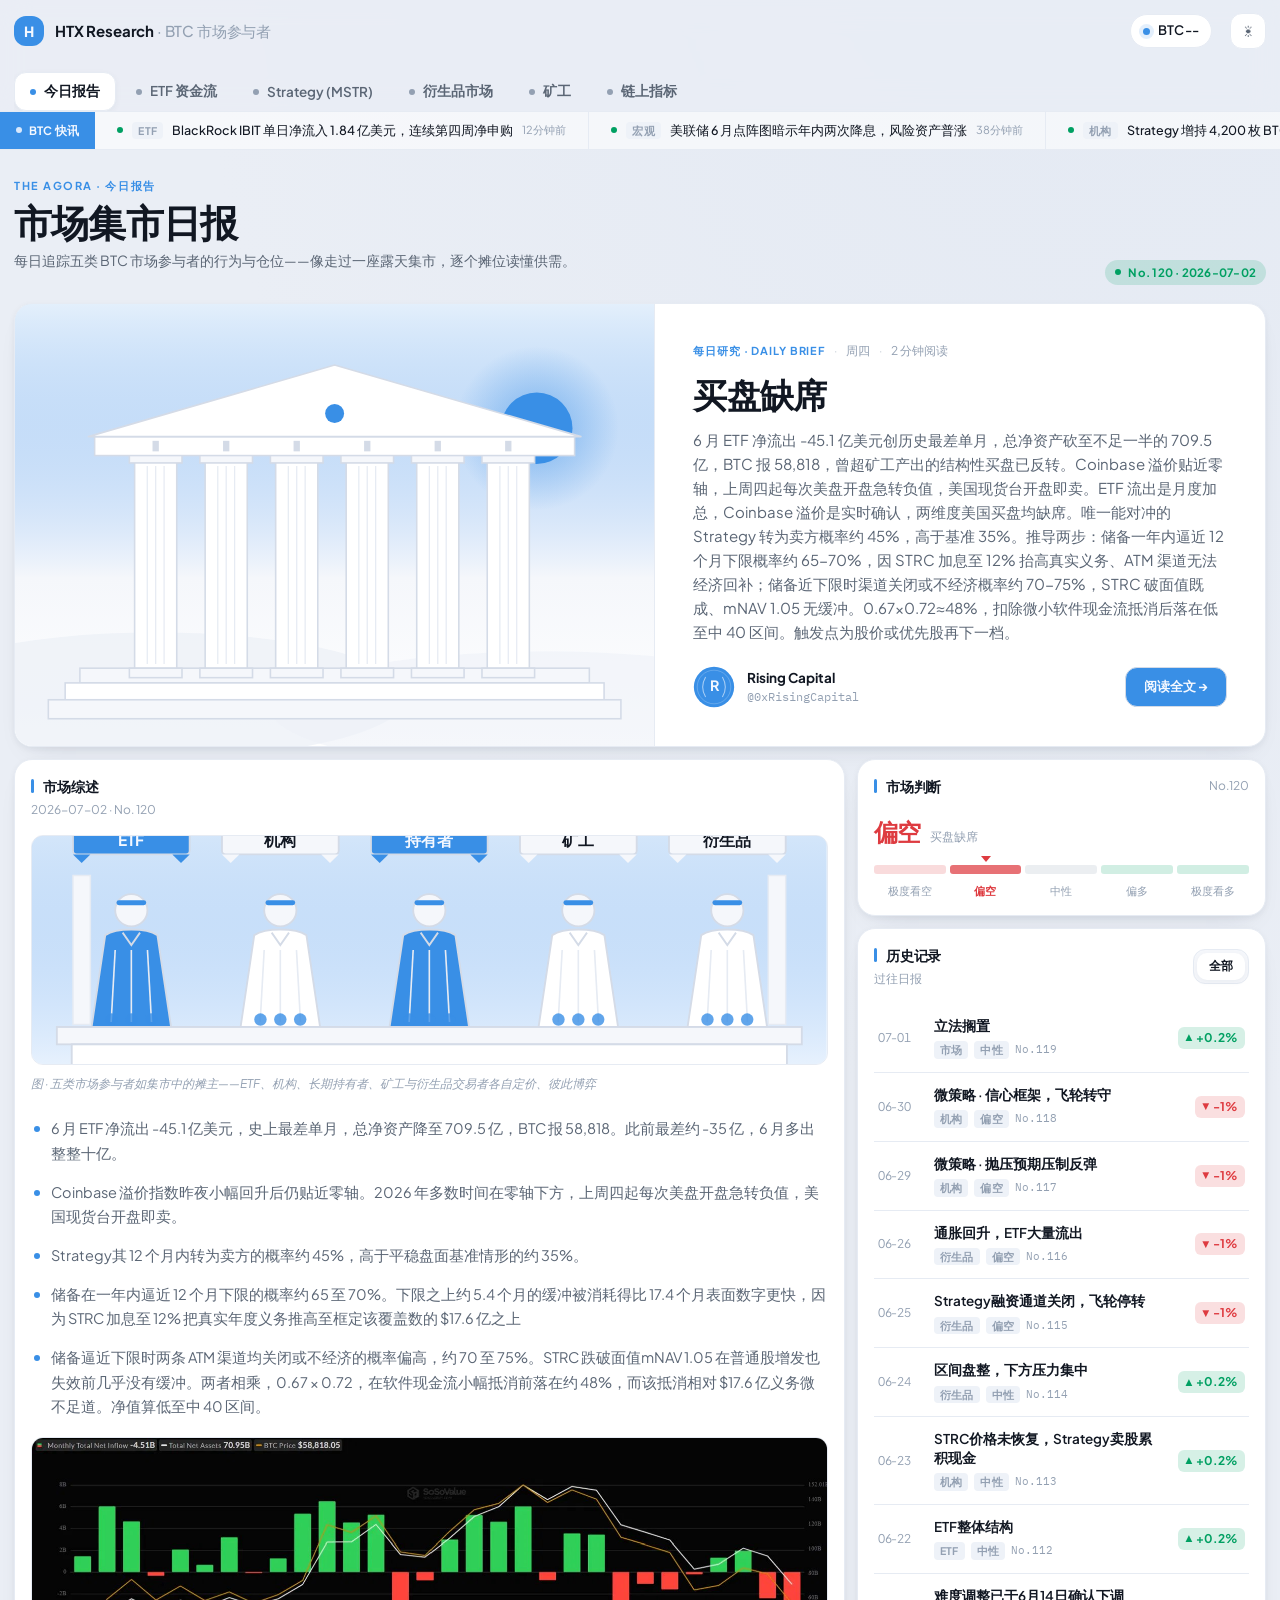
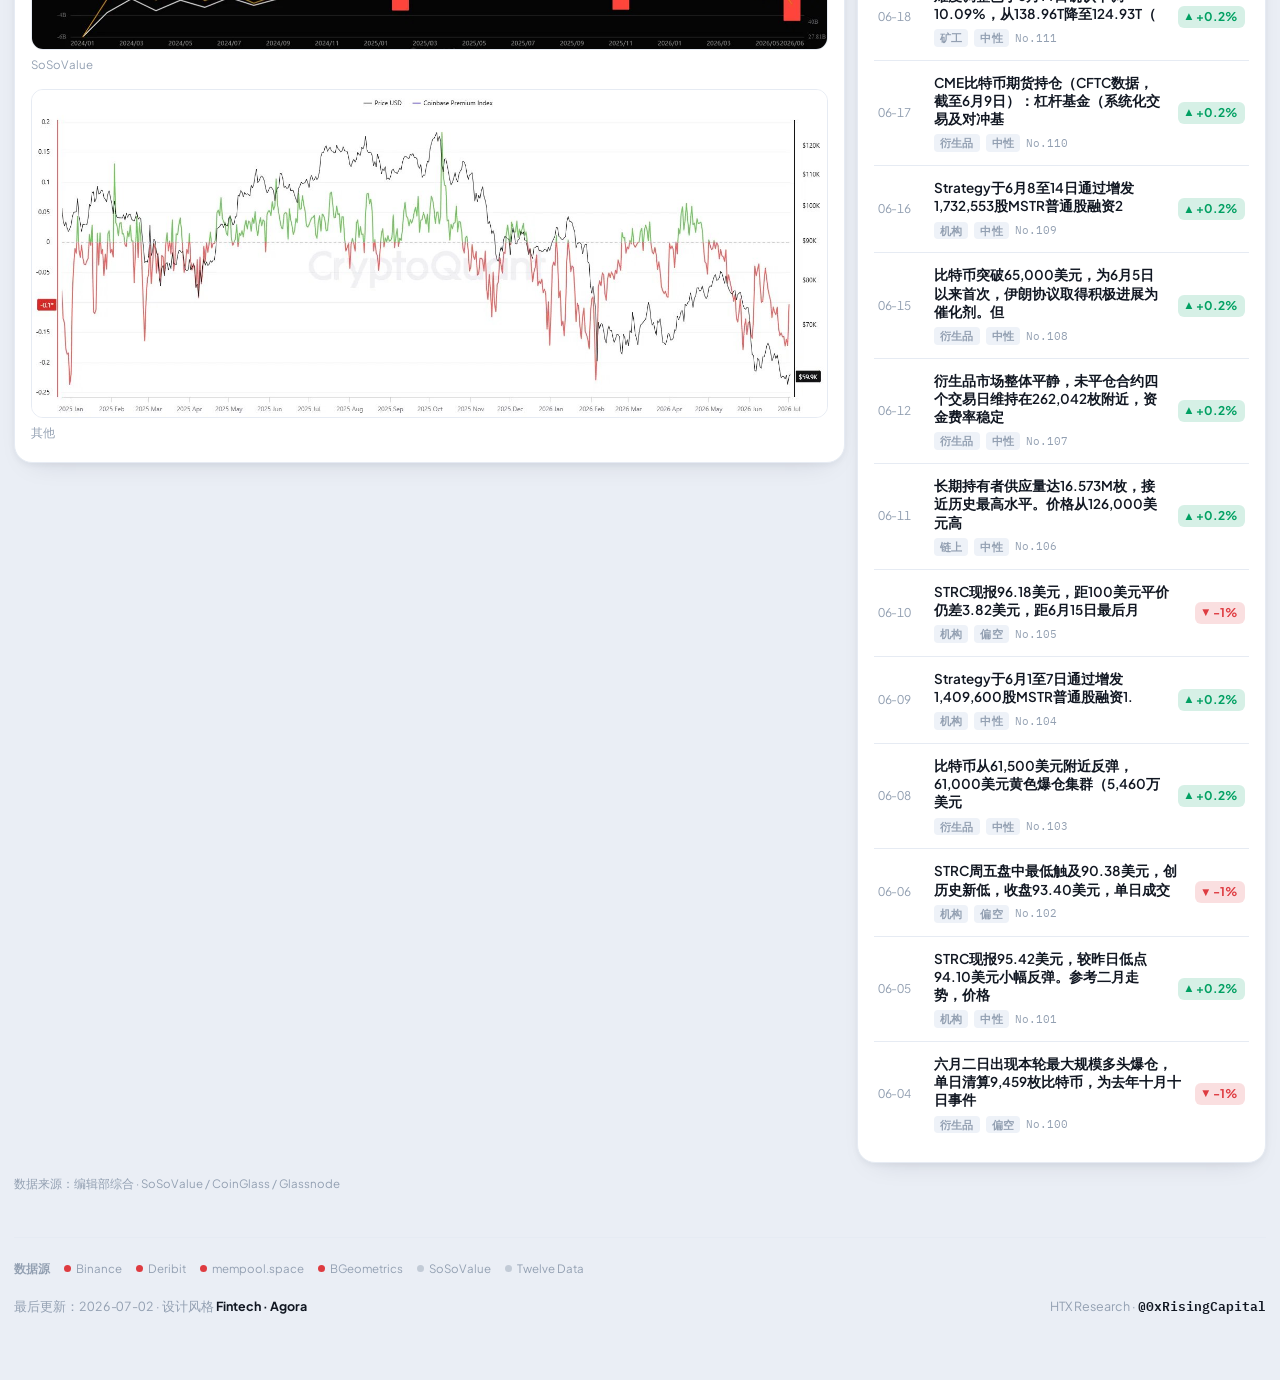
==== commit e6066a33: "update" ====
--- a/index.html
+++ b/index.html
@@ -47,6 +47,7 @@
     <div id="view" class="fade"><!-- active section injected --></div>
 
     <div class="footer">
+      <div class="health-strip" id="health-strip"><!-- data-source status dots injected --></div>
       <div>最后更新：<span class="num" id="footer-updated">—</span> · 设计风格 <strong style="color:var(--text);">Fintech · Agora</strong></div>
       <div>HTX Research · <span class="handle">@0xRisingCapital</span></div>
     </div>
--- a/style.css
+++ b/style.css
@@ -340,3 +340,97 @@
   background-size: 200% 100%; animation: shimmer 1.3s infinite; }
 @keyframes shimmer { from { background-position: 200% 0; } to { background-position: -200% 0; } }
 .empty-note { padding: 40px 0; text-align: center; color: var(--text-3); font-size: 14px; }
+
+/* =========================================================================
+   ADMIN (local-use) — built on the same token system
+   ========================================================================= */
+.admin-wrap { max-width: 920px; margin: 0 auto; padding: 0 var(--pad) 80px; }
+.admin-notice { display: flex; gap: 10px; align-items: flex-start; margin: 22px 0;
+  padding: 13px 16px; border-radius: var(--radius-sm); font-size: 12.5px; line-height: 1.7;
+  color: var(--text-2); background: var(--accent-soft); border: var(--border-w) solid var(--border); }
+.admin-notice code { background: var(--surface-3); padding: 1px 6px; border-radius: 4px; font-family: var(--font-mono); font-size: 11.5px; }
+
+.admin-card { background: var(--surface); border: var(--border-w) solid var(--border);
+  border-radius: var(--radius); padding: var(--panel-pad) 20px; box-shadow: var(--shadow); margin-bottom: var(--gap); }
+.admin-card h2 { display: flex; align-items: center; gap: 10px; font-size: 15px; font-weight: 700;
+  margin: 0 0 16px; letter-spacing: -0.01em; }
+.admin-card h2 > .badge-num { width: 24px; height: 24px; border-radius: 7px; background: var(--accent);
+  color: var(--accent-ink); display: grid; place-items: center; font-size: 12px; font-weight: 800; flex: none; }
+.admin-card h2 .file-pill { font-size: 10px; background: var(--surface-3); color: var(--text-2);
+  border-radius: 999px; padding: 2px 9px; font-weight: 700; font-family: var(--font-mono); margin-left: auto; }
+
+.form-row { display: grid; grid-template-columns: 1fr 1fr; gap: 12px; margin-bottom: 12px; }
+.form-row.full { grid-template-columns: 1fr; }
+.form-group { display: flex; flex-direction: column; gap: 6px; }
+.form-group label { font-size: 12px; font-weight: 600; color: var(--text-2); }
+.form-group input, .form-group select, .form-group textarea,
+.dynamic-row input, .chart-row-sub input, .chart-row-sub select {
+  font-family: var(--font-body); font-size: 13px; color: var(--text);
+  background: var(--surface-2); border: var(--border-w) solid var(--border);
+  border-radius: var(--radius-sm); padding: 9px 12px; outline: none; transition: border-color .15s ease; width: 100%; }
+.form-group input:focus, .form-group select:focus, .form-group textarea:focus,
+.dynamic-row input:focus, .chart-row-sub input:focus { border-color: var(--accent); }
+.form-group textarea { resize: vertical; min-height: 80px; line-height: 1.6; }
+
+.dynamic-list { display: flex; flex-direction: column; gap: 10px; }
+.dynamic-row { display: flex; gap: 8px; align-items: center; }
+.chart-row-group { display: flex; flex-direction: column; gap: 8px; padding: 12px;
+  background: var(--surface-2); border: var(--border-w) solid var(--border); border-radius: var(--radius-sm); }
+.chart-row-sub { display: flex; gap: 8px; align-items: center; }
+.btn-remove-row { flex: none; width: 32px; height: 32px; border-radius: var(--radius-sm);
+  border: var(--border-w) solid var(--border); background: var(--surface); color: var(--text-3);
+  cursor: pointer; display: grid; place-items: center; transition: all .15s ease; }
+.btn-remove-row:hover { color: var(--neg); border-color: var(--neg); }
+.btn-add-row { border: 1px dashed var(--border-strong); background: transparent; color: var(--text-2);
+  font-family: var(--font-body); font-size: 12.5px; font-weight: 600; padding: 9px 14px;
+  border-radius: var(--radius-sm); cursor: pointer; transition: all .15s ease; }
+.btn-add-row:hover { color: var(--accent); border-color: var(--accent); }
+
+.btn-primary { display: inline-flex; align-items: center; gap: 7px; border: none;
+  background: var(--accent); color: var(--accent-ink); font-family: var(--font-body);
+  font-size: 13px; font-weight: 700; padding: 10px 18px; border-radius: var(--radius-sm);
+  cursor: pointer; transition: filter .15s ease, transform .15s ease; }
+.btn-primary:hover { filter: brightness(1.06); transform: translateY(-1px); }
+.btn-secondary { display: inline-flex; align-items: center; gap: 7px; border: 1px dashed var(--border-strong);
+  background: var(--surface-2); color: var(--text-2); font-family: var(--font-body);
+  font-size: 13px; font-weight: 600; padding: 10px 18px; border-radius: var(--radius-sm); cursor: pointer; transition: all .15s ease; }
+.btn-secondary:hover { color: var(--accent); border-color: var(--accent); }
+.admin-actions { display: flex; gap: 10px; flex-wrap: wrap; }
+
+.json-output-wrap { position: relative; }
+.json-output { width: 100%; min-height: 160px; font-family: var(--font-mono); font-size: 12px;
+  line-height: 1.6; color: var(--text); background: var(--surface-3); border: var(--border-w) solid var(--border);
+  border-radius: var(--radius-sm); padding: 14px 16px; resize: vertical; }
+.json-copy-btn { position: absolute; top: 10px; right: 10px; border: var(--border-w) solid var(--border);
+  background: var(--surface); color: var(--text-2); font-size: 12px; font-weight: 600; padding: 5px 12px;
+  border-radius: 8px; cursor: pointer; transition: all .15s ease; }
+.json-copy-btn:hover { color: var(--text); border-color: var(--border-strong); }
+.admin-hint { font-size: 12px; color: var(--text-3); margin-top: 10px; line-height: 1.8; }
+.admin-hint code { background: var(--surface-3); padding: 1px 5px; border-radius: 4px; font-family: var(--font-mono); }
+@media (max-width: 620px) { .form-row { grid-template-columns: 1fr; } }
+
+/* ---------------- chart hover tooltip ---------------- */
+.chart-hit { position: relative; }
+.chart-hit .hit-line { position: absolute; top: 0; bottom: 0; width: 1px;
+  background: var(--border-strong); opacity: 0; pointer-events: none; transition: opacity .1s ease; }
+.chart-tip { position: fixed; z-index: 90; pointer-events: none; background: var(--surface);
+  border: var(--border-w) solid var(--border-strong); border-radius: 9px; box-shadow: var(--shadow-lg);
+  padding: 7px 11px; font-size: 12px; color: var(--text); opacity: 0; transition: opacity .1s ease;
+  transform: translate(-50%, -132%); white-space: nowrap; }
+.chart-tip .tt-label { color: var(--text-3); font-size: 11px; margin-bottom: 2px; }
+.chart-tip .tt-val { font-weight: 700; font-family: var(--num-font); letter-spacing: -0.01em; }
+[data-seg] { cursor: pointer; }
+
+/* article key points (bulleted) */
+.article-points { margin: 0 0 18px; padding-left: 0; list-style: none; }
+.article-points li { position: relative; padding-left: 20px; margin-bottom: 14px;
+  font-size: 14.5px; line-height: 1.7; color: var(--text-2); text-wrap: pretty; }
+.article-points li::before { content: ""; position: absolute; left: 3px; top: 10px;
+  width: 6px; height: 6px; border-radius: 50%; background: var(--accent); }
+.article-points li:last-child { margin-bottom: 0; }
+
+/* ---------------- data-source health strip ---------------- */
+.health-strip { flex-basis: 100%; display: flex; align-items: center; gap: 14px; flex-wrap: wrap;
+  font-size: 11.5px; color: var(--text-3); padding-bottom: 4px; }
+.hs-item { display: inline-flex; align-items: center; gap: 5px; cursor: default; }
+.hs-dot { width: 7px; height: 7px; border-radius: 50%; flex: none; }
